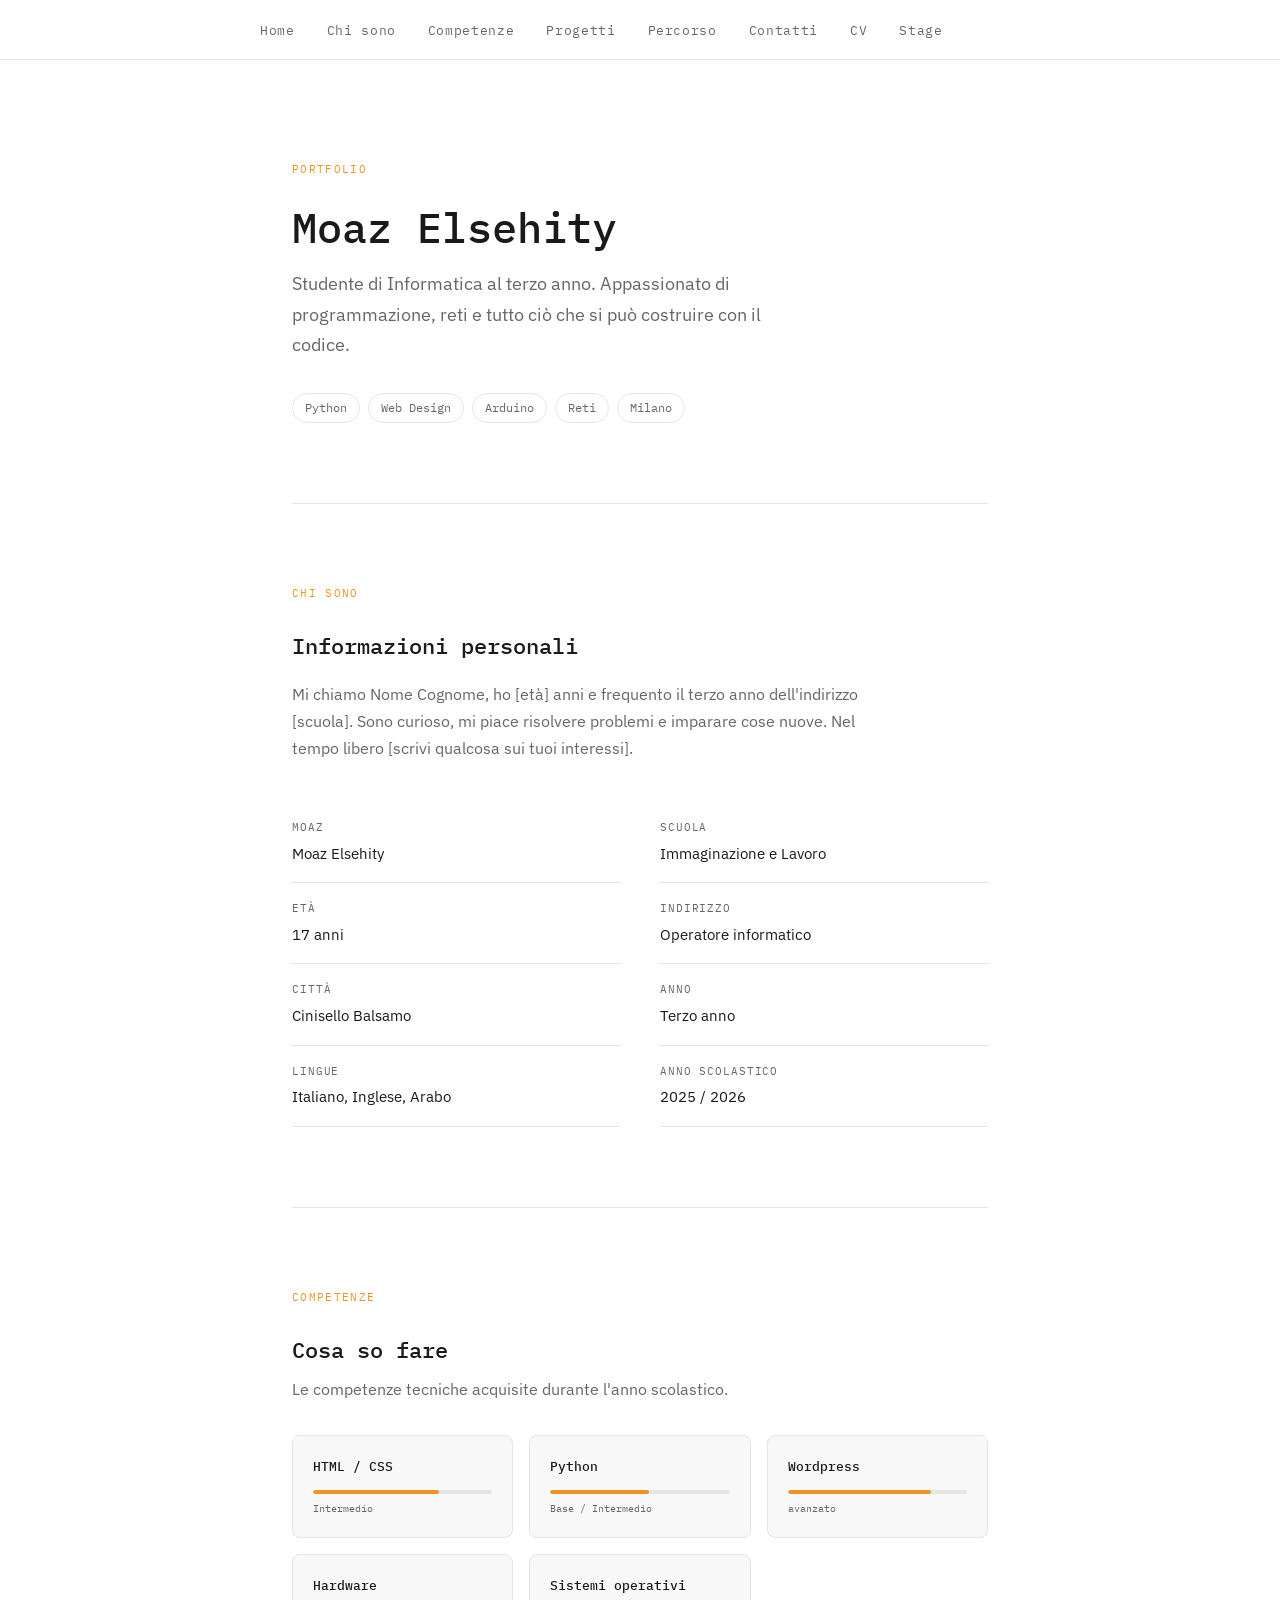
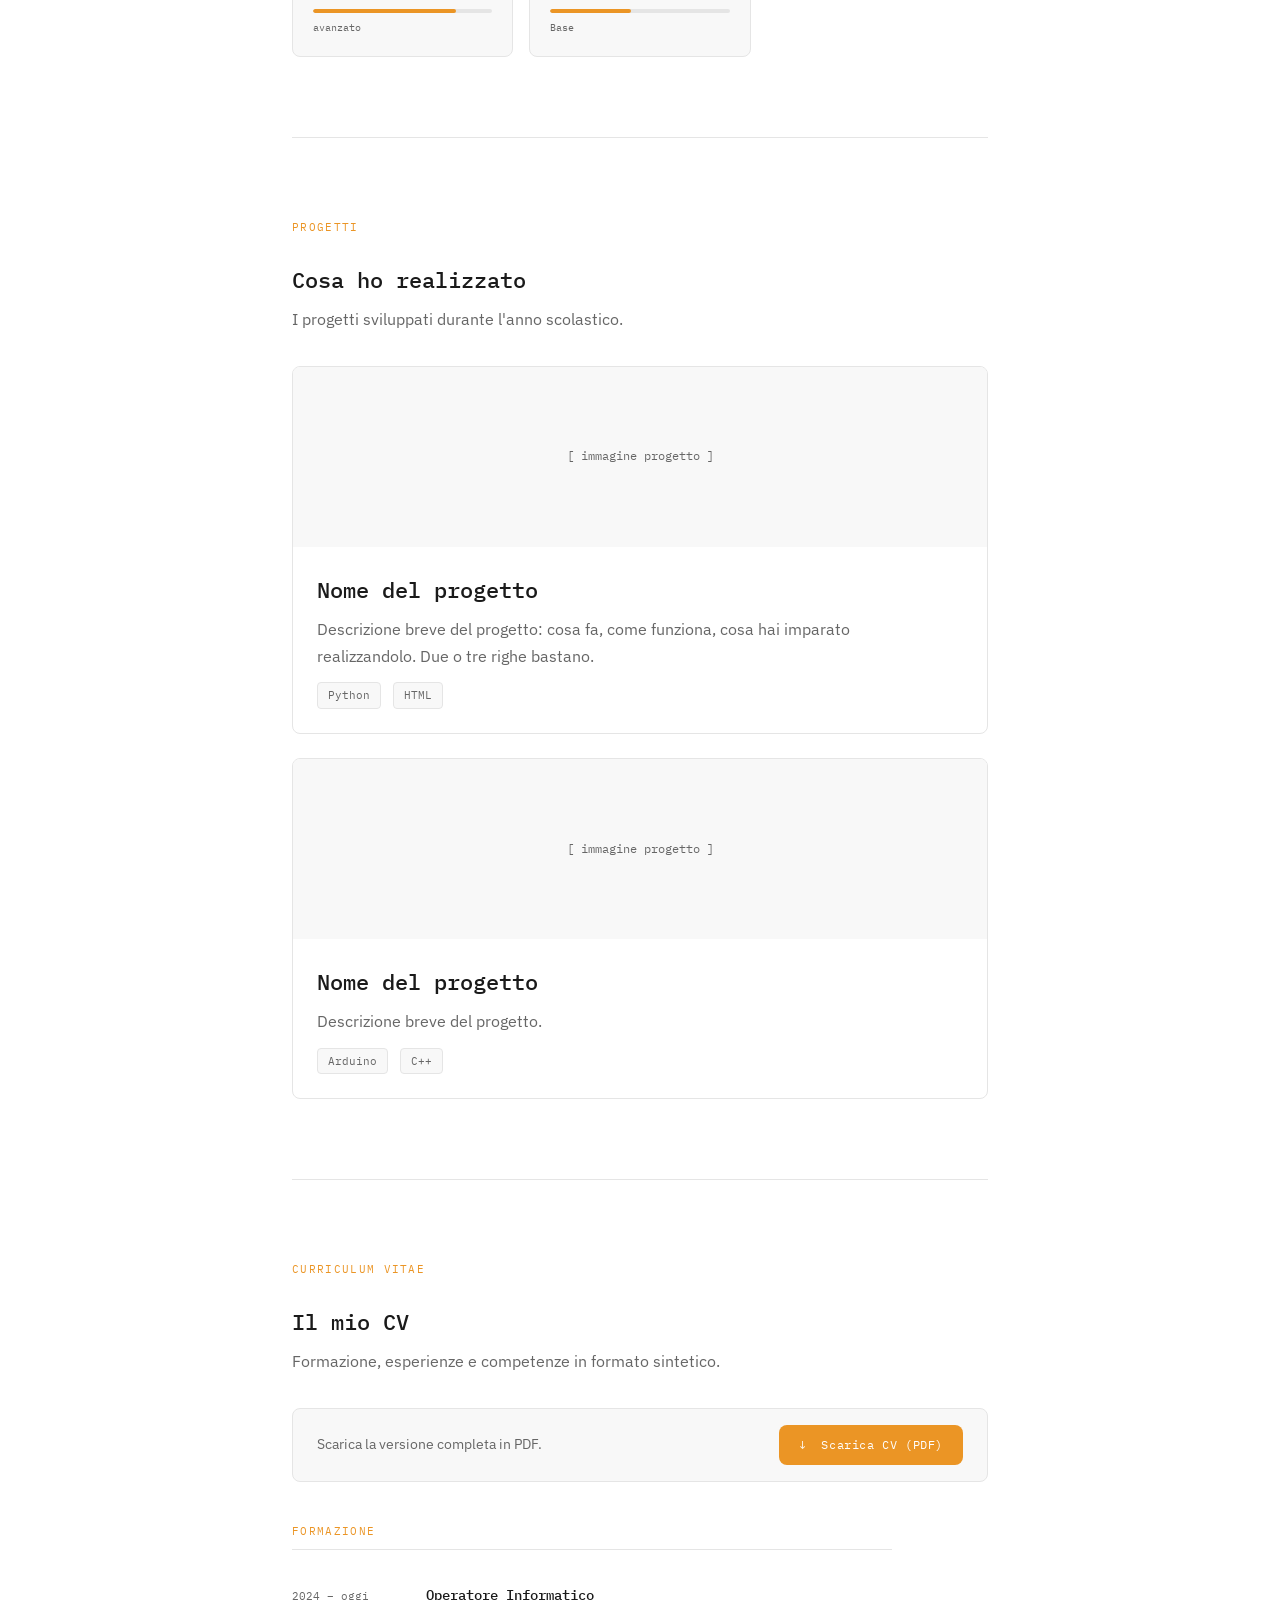
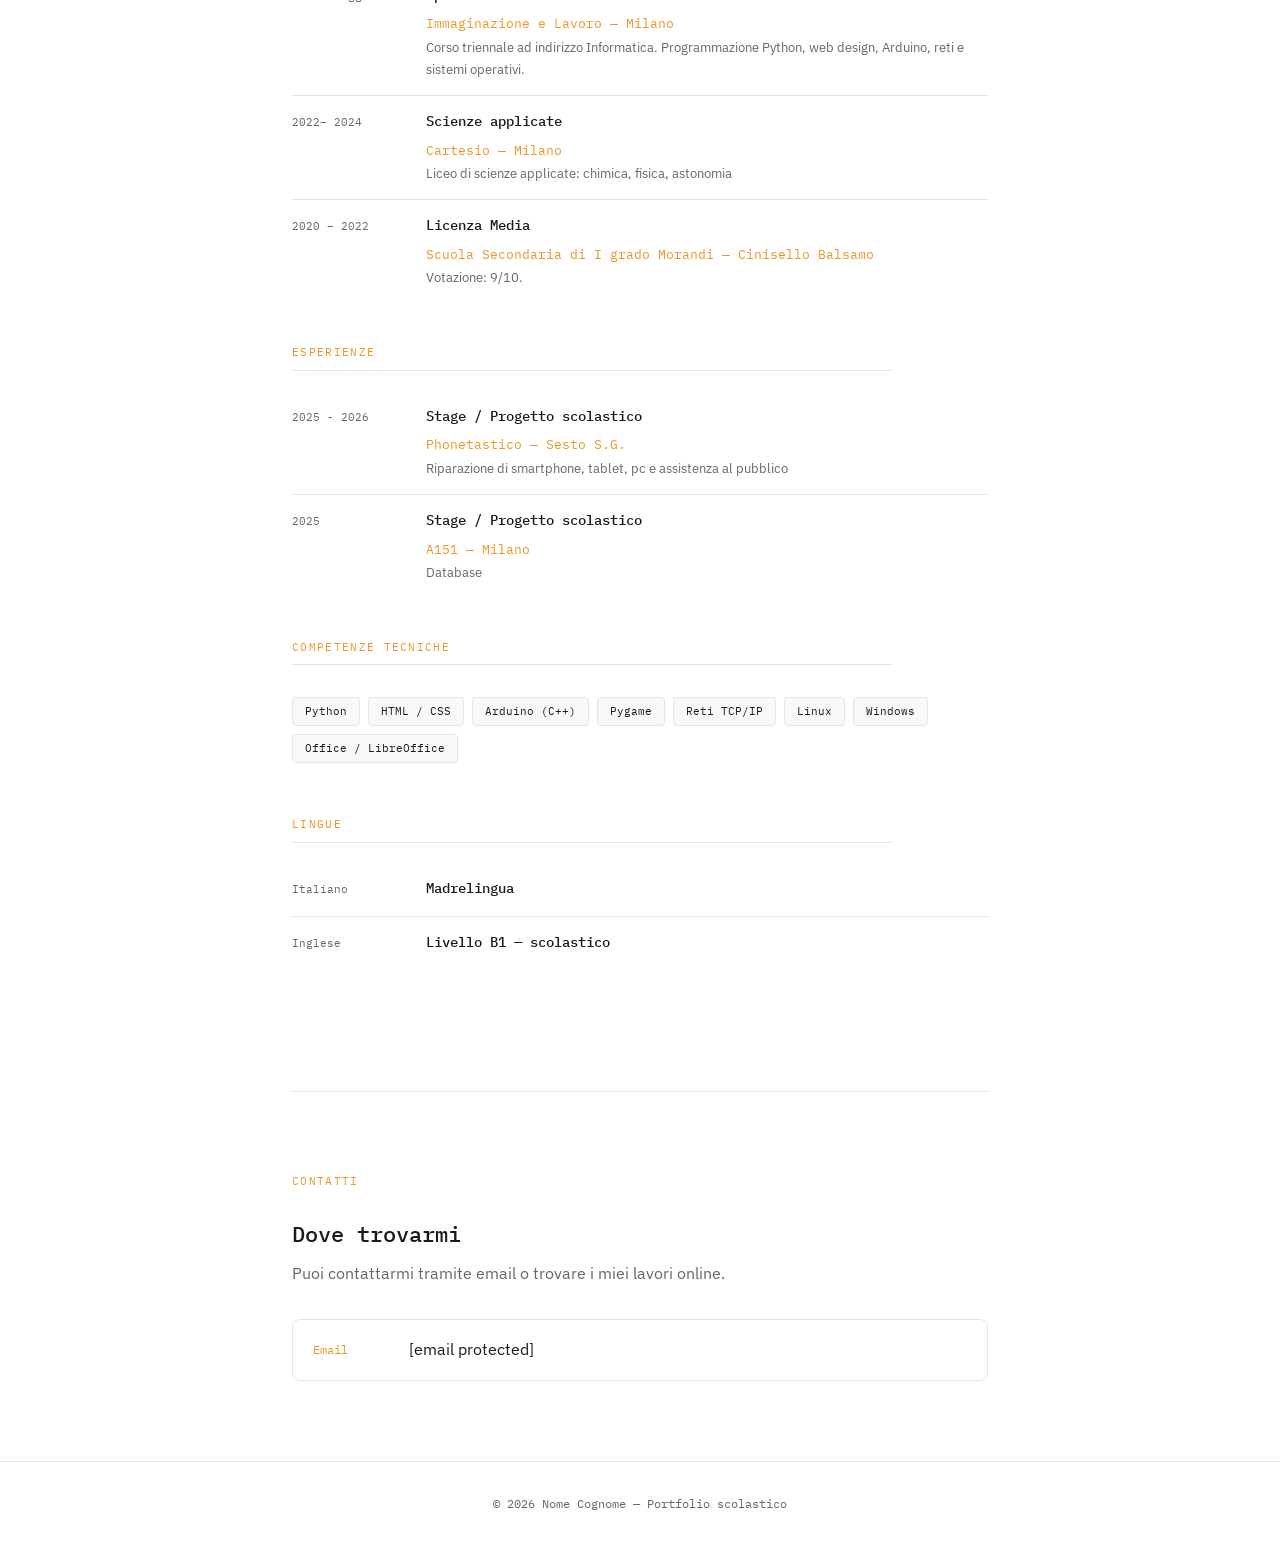
==== index.html @ 145c5404 "Add files via upload" ====
<!DOCTYPE html>
<html lang="it">
<head>
  <meta charset="UTF-8" />
  <meta name="viewport" content="width=device-width, initial-scale=1.0"/>

  <!-- ✏️ MODIFICA: cambia il titolo con il tuo nome -->
  <title>Moaz Elsehity — Portfolio</title>

  <link rel="preconnect" href="https://fonts.googleapis.com">
  <link href="https://fonts.googleapis.com/css2?family=IBM+Plex+Sans:wght@300;400;500&family=IBM+Plex+Mono:wght@400;500&display=swap" rel="stylesheet">
  <link rel="stylesheet" href="style.css">
</head>

<body>

  <!-- NAVIGAZIONE -->
  <nav>
    <ul>
      <!-- ✏️ puoi cambiare le voci del menu -->
      <li><a href="#hero">Home</a></li>
      <li><a href="#chi-sono">Chi sono</a></li>
      <li><a href="#competenze">Competenze</a></li>
      <li><a href="#progetti">Progetti</a></li>
      <li><a href="#percorso">Percorso</a></li>
      <li><a href="#contatti">Contatti</a></li>
      <li><a href="#cv">CV</a></li>
      <li><a href="./stage.html">Stage</a></li>
    </ul>
  </nav>

  <main>

    <!-- ==========================================
         HERO — presentazione iniziale
         ========================================== -->
    <section id="hero">
      <p class="etichetta">Portfolio</p>

      <!-- ✏️ MODIFICA: il tuo nome e cognome -->
      <h1>Moaz Elsehity</h1>

      <!-- ✏️ MODIFICA: una frase breve su di te -->
      <p class="sottotitolo">
        Studente di Informatica al terzo anno. Appassionato di programmazione,
        reti e tutto ciò che si può costruire con il codice.
      </p>

      <!-- ✏️ MODIFICA: le parole chiave che ti descrivono -->
      <div class="tag-list">
        <span class="tag">Python</span>
        <span class="tag">Web Design</span>
        <span class="tag">Arduino</span>
        <span class="tag">Reti</span>
        <span class="tag">Milano</span>
      </div>
    </section>

    <!-- ==========================================
         CHI SONO
         ========================================== -->
    <section id="chi-sono">
      <p class="etichetta">Chi sono</p>
      <h2>Informazioni personali</h2>

      <!-- ✏️ MODIFICA: scrivi qualcosa su di te -->
      <p style="margin-top: 16px;">
        Mi chiamo Nome Cognome, ho [età] anni e frequento il terzo anno
        dell'indirizzo [scuola]. Sono curioso,
        mi piace risolvere problemi e imparare cose nuove.
        Nel tempo libero [scrivi qualcosa sui tuoi interessi].
      </p>

      <div class="griglia-2col" style="margin-top: 40px;">
        <div>
          <!-- ✏️ MODIFICA: le tue informazioni -->
          <div class="info-riga">
            <span>Moaz</span>
            <span>Moaz Elsehity</span>
          </div>
          <div class="info-riga">
            <span>Età</span>
            <span>17 anni</span>
          </div>
          <div class="info-riga">
            <span>Città</span>
            <span>Cinisello Balsamo</span>
          </div>
          <div class="info-riga">
            <span>Lingue</span>
            <span>Italiano, Inglese, Arabo</span>
          </div>
        </div>
        <div>
          <div class="info-riga">
            <span>Scuola</span>
            <span>Immaginazione e Lavoro</span>
          </div>
          <div class="info-riga">
            <span>Indirizzo</span>
            <span>Operatore informatico</span>
          </div>
          <div class="info-riga">
            <span>Anno</span>
            <span>Terzo anno</span>
          </div>
          <div class="info-riga">
            <span>Anno scolastico</span>
            <span>2025 / 2026</span>
          </div>
        </div>
      </div>
    </section>

    <!-- ==========================================
         COMPETENZE
         ========================================== -->
    <section id="competenze">
      <p class="etichetta">Competenze</p>
      <h2>Cosa so fare</h2>
      <p style="margin-top: 8px;">
        Le competenze tecniche acquisite durante l'anno scolastico.
      </p>

      <!-- ✏️ MODIFICA: le tue competenze e il livello (da 0% a 100%) -->
      <div class="competenze-griglia">

        <div class="competenza-card">
          <h3>HTML / CSS</h3>
          <div class="barra-contenitore">
            <div class="barra" style="width: 70%"></div>
          </div>
          <p class="livello-label">Intermedio</p>
        </div>

        <div class="competenza-card">
          <h3>Python</h3>
          <div class="barra-contenitore">
            <div class="barra" style="width: 55%"></div>
          </div>
          <p class="livello-label">Base / Intermedio</p>
        </div>

        <div class="competenza-card">
          <h3>Wordpress</h3>
          <div class="barra-contenitore">
            <div class="barra" style="width: 80%"></div>
          </div>
          <p class="livello-label">avanzato</p>
        </div>

        <div class="competenza-card">
          <h3>Hardware</h3>
          <div class="barra-contenitore">
            <div class="barra" style="width: 80%"></div>
          </div>
          <p class="livello-label">avanzato</p>
        </div>

        <div class="competenza-card">
          <h3>Sistemi operativi</h3>
          <div class="barra-contenitore">
            <div class="barra" style="width: 45%"></div>
          </div>
          <p class="livello-label">Base</p>
        </div>

        <!-- ✏️ aggiungi altre competenze copiando il blocco sopra -->

      </div>
    </section>

    <!-- ==========================================
         PROGETTI
         ========================================== -->
    <section id="progetti">
      <p class="etichetta">Progetti</p>
      <h2>Cosa ho realizzato</h2>
      <p style="margin-top: 8px;">
        I progetti sviluppati durante l'anno scolastico.
      </p>

      <div class="progetti-lista">

        <!-- PROGETTO 1 — ✏️ MODIFICA con il tuo progetto -->
        <div class="progetto-card">
          <div class="progetto-immagine">
            <!-- ✏️ sostituisci questo placeholder con un'immagine del progetto:
                 <img src="screenshot-progetto.jpg" alt="Nome progetto" style="width:100%;height:100%;object-fit:cover;">
            -->
            [ immagine progetto ]
          </div>
          <div class="progetto-corpo">
            <h2>Nome del progetto</h2>
            <p style="margin-top: 8px;">
              Descrizione breve del progetto: cosa fa, come funziona, cosa hai imparato
              realizzandolo. Due o tre righe bastano.
            </p>
            <div class="progetto-meta">
              <!-- ✏️ aggiungi i linguaggi / strumenti usati -->
              <span class="badge">Python</span>
              <span class="badge">HTML</span>
            </div>
            <!-- ✏️ se hai un link al progetto, inseriscilo qui -->
            <!-- <a href="#" class="progetto-link">→ Vedi il progetto</a> -->
          </div>
        </div>

        <!-- PROGETTO 2 — ✏️ MODIFICA con il tuo progetto -->
        <div class="progetto-card">
          <div class="progetto-immagine">[ immagine progetto ]</div>
          <div class="progetto-corpo">
            <h2>Nome del progetto</h2>
            <p style="margin-top: 8px;">
              Descrizione breve del progetto.
            </p>
            <div class="progetto-meta">
              <span class="badge">Arduino</span>
              <span class="badge">C++</span>
            </div>
          </div>
        </div>

        <!-- ✏️ copia un blocco qui sopra per aggiungere altri progetti -->

      </div>
    </section>

    <!-- ==========================================
         CV
         ========================================== -->
    <section id="cv">
      <p class="etichetta">Curriculum Vitae</p>
      <h2>Il mio CV</h2>
      <p style="margin-top: 8px;">
        Formazione, esperienze e competenze in formato sintetico.
      </p>

      <!-- BOTTONE DOWNLOAD PDF -->
      <div class="cv-download-bar">
        <p>Scarica la versione completa in PDF.</p>
        <!-- ✏️ MODIFICA: sostituisci "cv.pdf" con il nome del tuo file PDF -->
        <a href="cv.pdf" download="NomeCognome_CV.pdf" class="btn-scarica">
          ↓ &nbsp;Scarica CV (PDF)
        </a>
      </div>

      <!-- FORMAZIONE -->
      <div class="cv-blocco">
        <p class="cv-blocco-titolo">Formazione</p>

        <!-- ✏️ MODIFICA: il tuo percorso scolastico -->
        <div class="cv-riga">
          <span class="cv-periodo">2024 – oggi</span>
          <div class="cv-contenuto">
            <h3>Operatore Informatico</h3>
            <span class="cv-luogo">Immaginazione e Lavoro — Milano</span>
            <p>Corso triennale ad indirizzo Informatica. Programmazione Python,
               web design, Arduino, reti e sistemi operativi.</p>
          </div>
        </div>

        <div class="cv-riga">
          <span class="cv-periodo">2022– 2024</span>
          <div class="cv-contenuto">
            <h3>Scienze applicate</h3>
            <span class="cv-luogo">Cartesio — Milano</span>
            <p>Liceo di scienze applicate: chimica, fisica, astonomia  </p>
          </div>
        </div>


        <div class="cv-riga">
          <span class="cv-periodo">2020 – 2022</span>
          <div class="cv-contenuto">
            <h3>Licenza Media</h3>
            <!-- ✏️ MODIFICA: la tua scuola media -->
            <span class="cv-luogo">Scuola Secondaria di I grado Morandi — Cinisello Balsamo</span>
            <p>Votazione: 9/10.</p>
          </div>
        </div>

        <!-- ✏️ aggiungi altri blocchi copiando una cv-riga -->
      </div>

      <!-- ESPERIENZE -->
      <div class="cv-blocco">
        <p class="cv-blocco-titolo">Esperienze</p>

        <!-- ✏️ MODIFICA: aggiungi stage, lavori, volontariato, ecc. -->
        <div class="cv-riga">
          <span class="cv-periodo">2025 - 2026</span>
          <div class="cv-contenuto">
            <h3>Stage / Progetto scolastico</h3>
            <!-- ✏️ MODIFICA: azienda o contesto -->
            <span class="cv-luogo"> Phonetastico — Sesto S.G.</span>
            <p>Riparazione di smartphone, tablet, pc e assistenza al pubblico </p>
          </div>
        </div>

        <div class="cv-riga">
          <span class="cv-periodo">2025</span>
          <div class="cv-contenuto">
            <h3>Stage / Progetto scolastico</h3>
            <!-- ✏️ MODIFICA: azienda o contesto -->
            <span class="cv-luogo">A151 — Milano</span>
            <p>Database</p>
          </div>
        </div>

        <!-- ✏️ se non hai esperienze lavorative ancora, puoi rimuovere
             questa sezione o usarla per progetti extrascolastici -->
      </div>

      <!-- COMPETENZE TECNICHE -->
      <div class="cv-blocco">
        <p class="cv-blocco-titolo">Competenze tecniche</p>
        <!-- ✏️ MODIFICA: le tue competenze -->
        <div class="cv-skill-lista">
          <span class="cv-skill">Python</span>
          <span class="cv-skill">HTML / CSS</span>
          <span class="cv-skill">Arduino (C++)</span>
          <span class="cv-skill">Pygame</span>
          <span class="cv-skill">Reti TCP/IP</span>
          <span class="cv-skill">Linux</span>
          <span class="cv-skill">Windows</span>
          <span class="cv-skill">Office / LibreOffice</span>
        </div>
      </div>

      <!-- LINGUE -->
      <div class="cv-blocco">
        <p class="cv-blocco-titolo">Lingue</p>

        <div class="cv-riga">
          <span class="cv-periodo">Italiano</span>
          <div class="cv-contenuto">
            <h3>Madrelingua</h3>
          </div>
        </div>

        <div class="cv-riga">
          <span class="cv-periodo">Inglese</span>
          <div class="cv-contenuto">
            <!-- ✏️ MODIFICA: il tuo livello -->
            <h3>Livello B1 — scolastico</h3>
          </div>
        </div>
      </div>

    </section>

    <!-- ==========================================
         CONTATTI
         ========================================== -->
    <section id="contatti">
      <p class="etichetta">Contatti</p>
      <h2>Dove trovarmi</h2>
      <p style="margin-top: 8px;">
        Puoi contattarmi tramite email o trovare i miei lavori online.
      </p>

      <div class="contatti-lista">

        <!-- ✏️ MODIFICA: la tua email -->
        <a href="/cdn-cgi/l/email-protection#3b4f4e5a7b5e565a525715524f" class="contatto-riga">
          <span class="contatto-icona">Email</span>
          <span><span class="__cf_email__" data-cfemail="5d29283c1d38303c3431733429">[email&#160;protected]</span></span>
        </a>

        

        <!-- ✏️ aggiungi altri link (LinkedIn, ecc.) copiando il blocco sopra
             oppure cancella quelli che non usi -->

      </div>
    </section>

    

  </main>

    <footer>
    <!-- ✏️ MODIFICA: il tuo nome -->
    © 2026 Nome Cognome — Portfolio scolastico
  </footer>

</body>
</html>
---- style.css ----
/* =============================================
   VARIABILI — modifica qui i colori del sito
   Cambiarle qui le cambia su TUTTE le pagine
   ============================================= */
:root {
  --colore-sfondo:     #ffffff;
  --colore-testo:      #1a1a1a;
  --colore-testo-muto: #666666;
  --colore-accento:    #eb9525;   /* ✏️ cambia questo colore con il tuo preferito */
  --colore-bordo:      #e5e5e5;
  --colore-card:       #f8f8f8;

  --font-titoli: 'IBM Plex Mono', monospace;
  --font-testo:  'IBM Plex Sans', sans-serif;

  --larghezza-max: 760px;
  --raggio:        8px;
}

/* =============================================
   RESET E BASE
   ============================================= */
*, *::before, *::after {
  box-sizing: border-box;
  margin: 0;
  padding: 0;
}

html {
  scroll-behavior: smooth;
}

body {
  background-color: var(--colore-sfondo);
  color: var(--colore-testo);
  font-family: var(--font-testo);
  font-size: 16px;
  line-height: 1.7;
}

/* =============================================
   NAVIGAZIONE
   ============================================= */
nav {
  position: sticky;
  top: 0;
  background-color: var(--colore-sfondo);
  border-bottom: 1px solid var(--colore-bordo);
  z-index: 100;
  padding: 0 32px;
}

nav ul {
  list-style: none;
  display: flex;
  gap: 32px;
  max-width: var(--larghezza-max);
  margin: 0 auto;
  padding: 16px 0;
}

nav a {
  text-decoration: none;
  color: var(--colore-testo-muto);
  font-size: 13px;
  font-family: var(--font-titoli);
  letter-spacing: 0.05em;
  transition: color 0.2s;
}

nav a:hover,
nav a.attivo {
  color: var(--colore-accento);
}

/* =============================================
   LAYOUT PRINCIPALE
   ============================================= */
main {
  max-width: var(--larghezza-max);
  margin: 0 auto;
  padding: 0 32px;
}

section {
  padding: 80px 0;
  border-bottom: 1px solid var(--colore-bordo);
}

section:last-child {
  border-bottom: none;
}

/* =============================================
   TIPOGRAFIA
   ============================================= */
.etichetta {
  font-family: var(--font-titoli);
  font-size: 11px;
  letter-spacing: 0.12em;
  text-transform: uppercase;
  color: var(--colore-accento);
  margin-bottom: 24px;
}

h1 {
  font-family: var(--font-titoli);
  font-size: clamp(28px, 5vw, 42px);
  font-weight: 500;
  line-height: 1.2;
  margin-bottom: 16px;
}

/* h1 nella pagina stage è leggermente più piccolo */
.pagina-stage h1 {
  font-size: clamp(24px, 4vw, 36px);
}

h2 {
  font-family: var(--font-titoli);
  font-size: 22px;
  font-weight: 500;
  margin-bottom: 8px;
}

h3 {
  font-family: var(--font-titoli);
  font-size: 15px;
  font-weight: 500;
  margin-bottom: 6px;
}

p {
  color: var(--colore-testo-muto);
  max-width: 600px;
}

a {
  color: var(--colore-accento);
}

/* =============================================
   SEZIONE HERO (intestazione — solo index)
   ============================================= */
#hero {
  padding: 100px 0 80px;
}

#hero .sottotitolo {
  font-size: 18px;
  color: var(--colore-testo-muto);
  margin-bottom: 32px;
  max-width: 520px;
}

.tag-list {
  display: flex;
  flex-wrap: wrap;
  gap: 8px;
  margin-top: 24px;
}

.tag {
  font-family: var(--font-titoli);
  font-size: 12px;
  padding: 4px 12px;
  border: 1px solid var(--colore-bordo);
  border-radius: 100px;
  color: var(--colore-testo-muto);
}

/* =============================================
   SEZIONE CHI SONO — griglia 2 colonne
   ============================================= */
.griglia-2col {
  display: grid;
  grid-template-columns: 1fr 1fr;
  gap: 40px;
  margin-top: 32px;
}

.info-riga {
  display: flex;
  flex-direction: column;
  gap: 4px;
  padding: 16px 0;
  border-bottom: 1px solid var(--colore-bordo);
}

.info-riga span:first-child {
  font-family: var(--font-titoli);
  font-size: 11px;
  text-transform: uppercase;
  letter-spacing: 0.08em;
  color: var(--colore-testo-muto);
}

.info-riga span:last-child {
  font-size: 15px;
  color: var(--colore-testo);
}

/* =============================================
   SEZIONE COMPETENZE
   ============================================= */
.competenze-griglia {
  display: grid;
  grid-template-columns: repeat(auto-fill, minmax(200px, 1fr));
  gap: 16px;
  margin-top: 32px;
}

.competenza-card {
  background: var(--colore-card);
  border: 1px solid var(--colore-bordo);
  border-radius: var(--raggio);
  padding: 20px;
}

.competenza-card h3 {
  font-size: 13px;
  margin-bottom: 12px;
  color: var(--colore-testo);
}

.barra-contenitore {
  background: var(--colore-bordo);
  border-radius: 4px;
  height: 4px;
  overflow: hidden;
}

.barra {
  height: 100%;
  background: var(--colore-accento);
  border-radius: 4px;
}

.livello-label {
  font-family: var(--font-titoli);
  font-size: 10px;
  color: var(--colore-testo-muto);
  margin-top: 6px;
}

/* =============================================
   SEZIONE PROGETTI
   ============================================= */
.progetti-lista {
  display: flex;
  flex-direction: column;
  gap: 24px;
  margin-top: 32px;
}

.progetto-card {
  border: 1px solid var(--colore-bordo);
  border-radius: var(--raggio);
  overflow: hidden;
  transition: border-color 0.2s;
}

.progetto-card:hover {
  border-color: var(--colore-accento);
}

.progetto-immagine {
  width: 100%;
  height: 180px;
  background: var(--colore-card);
  display: flex;
  align-items: center;
  justify-content: center;
  font-family: var(--font-titoli);
  font-size: 12px;
  color: var(--colore-testo-muto);
  /* ✏️ puoi sostituire il colore di sfondo con un'immagine:
     background: url('immagine-progetto.jpg') center/cover; */
}

.progetto-corpo {
  padding: 24px;
}

.progetto-meta {
  display: flex;
  gap: 12px;
  margin-top: 12px;
  flex-wrap: wrap;
}

.badge {
  font-family: var(--font-titoli);
  font-size: 11px;
  padding: 3px 10px;
  border-radius: 4px;
  background: var(--colore-card);
  border: 1px solid var(--colore-bordo);
  color: var(--colore-testo-muto);
}

.progetto-link {
  display: inline-block;
  margin-top: 16px;
  font-family: var(--font-titoli);
  font-size: 12px;
  color: var(--colore-accento);
  text-decoration: none;
}

.progetto-link:hover {
  text-decoration: underline;
}

/* =============================================
   SEZIONE PERCORSO — timeline
   ============================================= */
.timeline {
  margin-top: 32px;
  display: flex;
  flex-direction: column;
  gap: 0;
}

.timeline-item {
  display: grid;
  grid-template-columns: 100px 1fr;
  gap: 24px;
  padding-bottom: 32px;
  position: relative;
}

.timeline-item::before {
  content: '';
  position: absolute;
  left: 91px;
  top: 6px;
  bottom: 0;
  width: 1px;
  background: var(--colore-bordo);
}

.timeline-item:last-child::before {
  display: none;
}

.timeline-anno {
  font-family: var(--font-titoli);
  font-size: 12px;
  color: var(--colore-testo-muto);
  padding-top: 2px;
  text-align: right;
}

.timeline-contenuto {
  padding-left: 20px;
  position: relative;
}

.timeline-contenuto::before {
  content: '';
  position: absolute;
  left: -4px;
  top: 7px;
  width: 8px;
  height: 8px;
  border-radius: 50%;
  background: var(--colore-accento);
}

/* =============================================
   SEZIONE CONTATTI
   ============================================= */
.contatti-lista {
  margin-top: 32px;
  display: flex;
  flex-direction: column;
  gap: 16px;
}

.contatto-riga {
  display: flex;
  align-items: center;
  gap: 16px;
  padding: 16px 20px;
  border: 1px solid var(--colore-bordo);
  border-radius: var(--raggio);
  text-decoration: none;
  color: var(--colore-testo);
  transition: border-color 0.2s, background 0.2s;
}

.contatto-riga:hover {
  border-color: var(--colore-accento);
  background: var(--colore-card);
}

.contatto-icona {
  font-family: var(--font-titoli);
  font-size: 12px;
  color: var(--colore-accento);
  min-width: 80px;
}

/* =============================================
   SEZIONE CV
   ============================================= */
.cv-download-bar {
  display: flex;
  align-items: center;
  justify-content: space-between;
  background: var(--colore-card);
  border: 1px solid var(--colore-bordo);
  border-radius: var(--raggio);
  padding: 16px 24px;
  margin-top: 32px;
  margin-bottom: 40px;
  flex-wrap: wrap;
  gap: 12px;
}

.cv-download-bar p {
  font-size: 14px;
  max-width: none;
}

.btn-scarica {
  display: inline-flex;
  align-items: center;
  gap: 8px;
  background: var(--colore-accento);
  color: #fff;
  text-decoration: none;
  font-family: var(--font-titoli);
  font-size: 12px;
  letter-spacing: 0.05em;
  padding: 10px 20px;
  border-radius: var(--raggio);
  transition: opacity 0.2s;
  white-space: nowrap;
}

.btn-scarica:hover {
  opacity: 0.85;
  color: #fff;
}

.cv-blocco {
  margin-bottom: 40px;
}

.cv-blocco-titolo {
  font-family: var(--font-titoli);
  font-size: 11px;
  letter-spacing: 0.12em;
  text-transform: uppercase;
  color: var(--colore-accento);
  border-bottom: 1px solid var(--colore-bordo);
  padding-bottom: 8px;
  margin-bottom: 20px;
}

.cv-riga {
  display: grid;
  grid-template-columns: 110px 1fr;
  gap: 16px 24px;
  padding: 14px 0;
  border-bottom: 1px solid var(--colore-bordo);
  align-items: start;
}

.cv-riga:last-child {
  border-bottom: none;
}

.cv-periodo {
  font-family: var(--font-titoli);
  font-size: 11px;
  color: var(--colore-testo-muto);
  padding-top: 3px;
}

.cv-contenuto h3 {
  font-size: 14px;
  font-weight: 500;
  margin-bottom: 2px;
  color: var(--colore-testo);
}

.cv-contenuto .cv-luogo {
  font-size: 13px;
  color: var(--colore-accento);
  font-family: var(--font-titoli);
  margin-bottom: 4px;
}

.cv-contenuto p {
  font-size: 13px;
  color: var(--colore-testo-muto);
  max-width: none;
  margin: 0;
}

.cv-skill-lista {
  display: flex;
  flex-wrap: wrap;
  gap: 8px;
  padding: 12px 0;
}

.cv-skill {
  font-family: var(--font-titoli);
  font-size: 11px;
  padding: 4px 12px;
  border-radius: 4px;
  background: var(--colore-card);
  border: 1px solid var(--colore-bordo);
  color: var(--colore-testo);
}

/* =============================================
   PAGINA STAGE — componenti specifici
   ============================================= */

/* Intestazione pagina stage */
#intro {
  padding: 80px 0 60px;
}

#intro p {
  margin-top: 12px;
  max-width: 520px;
}

/* Numerazione stage (cerchio colorato) */
.numero-stage {
  display: inline-flex;
  align-items: center;
  justify-content: center;
  width: 32px;
  height: 32px;
  border-radius: 50%;
  background: var(--colore-accento);
  color: #fff;
  font-family: var(--font-titoli);
  font-size: 14px;
  font-weight: 500;
  margin-bottom: 24px;
}

/* Scheda azienda */
.scheda-azienda {
  border: 1px solid var(--colore-bordo);
  border-radius: var(--raggio);
  overflow: hidden;
  margin-bottom: 40px;
}

.scheda-header {
  background: var(--colore-card);
  border-bottom: 1px solid var(--colore-bordo);
  padding: 20px 24px;
  display: flex;
  align-items: flex-start;
  justify-content: space-between;
  gap: 16px;
  flex-wrap: wrap;
}

.scheda-header h2 {
  font-size: 18px;
  margin-bottom: 0;
}

.scheda-header .settore-badge {
  font-family: var(--font-titoli);
  font-size: 11px;
  padding: 4px 12px;
  border: 1px solid var(--colore-bordo);
  border-radius: 100px;
  color: var(--colore-testo-muto);
  background: var(--colore-sfondo);
  white-space: nowrap;
}

.scheda-corpo {
  padding: 0;
}

.scheda-riga {
  display: grid;
  grid-template-columns: 160px 1fr;
  border-bottom: 1px solid var(--colore-bordo);
}

.scheda-riga:last-child {
  border-bottom: none;
}

.scheda-label {
  font-family: var(--font-titoli);
  font-size: 11px;
  text-transform: uppercase;
  letter-spacing: 0.08em;
  color: var(--colore-testo-muto);
  padding: 16px 24px;
  background: var(--colore-card);
  border-right: 1px solid var(--colore-bordo);
  display: flex;
  align-items: flex-start;
}

.scheda-valore {
  padding: 14px 24px;
  font-size: 15px;
  color: var(--colore-testo);
}

/* Lista attività dentro la scheda */
.attivita-lista {
  list-style: none;
  display: flex;
  flex-direction: column;
  gap: 6px;
  padding: 14px 24px;
}

.attivita-lista li {
  font-size: 15px;
  color: var(--colore-testo);
  display: flex;
  gap: 10px;
  align-items: flex-start;
}

.attivita-lista li::before {
  content: '—';
  color: var(--colore-accento);
  font-family: var(--font-titoli);
  flex-shrink: 0;
  margin-top: 1px;
}

/* Relazione */
.relazione-contenitore {
  margin-top: 8px;
}

.relazione-contenitore h3 {
  font-size: 13px;
  font-weight: 500;
  text-transform: uppercase;
  letter-spacing: 0.08em;
  color: var(--colore-testo-muto);
  margin-bottom: 16px;
}

.relazione-testo {
  display: flex;
  flex-direction: column;
  gap: 16px;
}

.relazione-paragrafo {
  border-left: 3px solid var(--colore-bordo);
  padding-left: 20px;
}

.relazione-paragrafo .para-titolo {
  font-family: var(--font-titoli);
  font-size: 12px;
  text-transform: uppercase;
  letter-spacing: 0.08em;
  color: var(--colore-accento);
  margin-bottom: 6px;
}

.relazione-paragrafo p {
  font-size: 15px;
  line-height: 1.75;
  /* ✏️ il testo della relazione va qui */
}

/* =============================================
   FOOTER
   ============================================= */
footer {
  border-top: 1px solid var(--colore-bordo);
  padding: 32px;
  text-align: center;
  font-family: var(--font-titoli);
  font-size: 12px;
  color: var(--colore-testo-muto);
}

/* =============================================
   RESPONSIVE (schermi piccoli)
   ============================================= */
@media (max-width: 600px) {
  main  { padding: 0 20px; }
  nav   { padding: 0 20px; }

  /* index */
  .griglia-2col      { grid-template-columns: 1fr; }
  .timeline-item     { grid-template-columns: 70px 1fr; }
  .cv-riga           { grid-template-columns: 1fr; gap: 4px; }
  .cv-periodo        { padding-top: 0; }
  .cv-download-bar   { flex-direction: column; align-items: flex-start; }

  /* stage */
  .scheda-riga       { grid-template-columns: 1fr; }
  .scheda-label      { border-right: none; border-bottom: 1px solid var(--colore-bordo); }
  .scheda-header     { flex-direction: column; gap: 8px; }
}
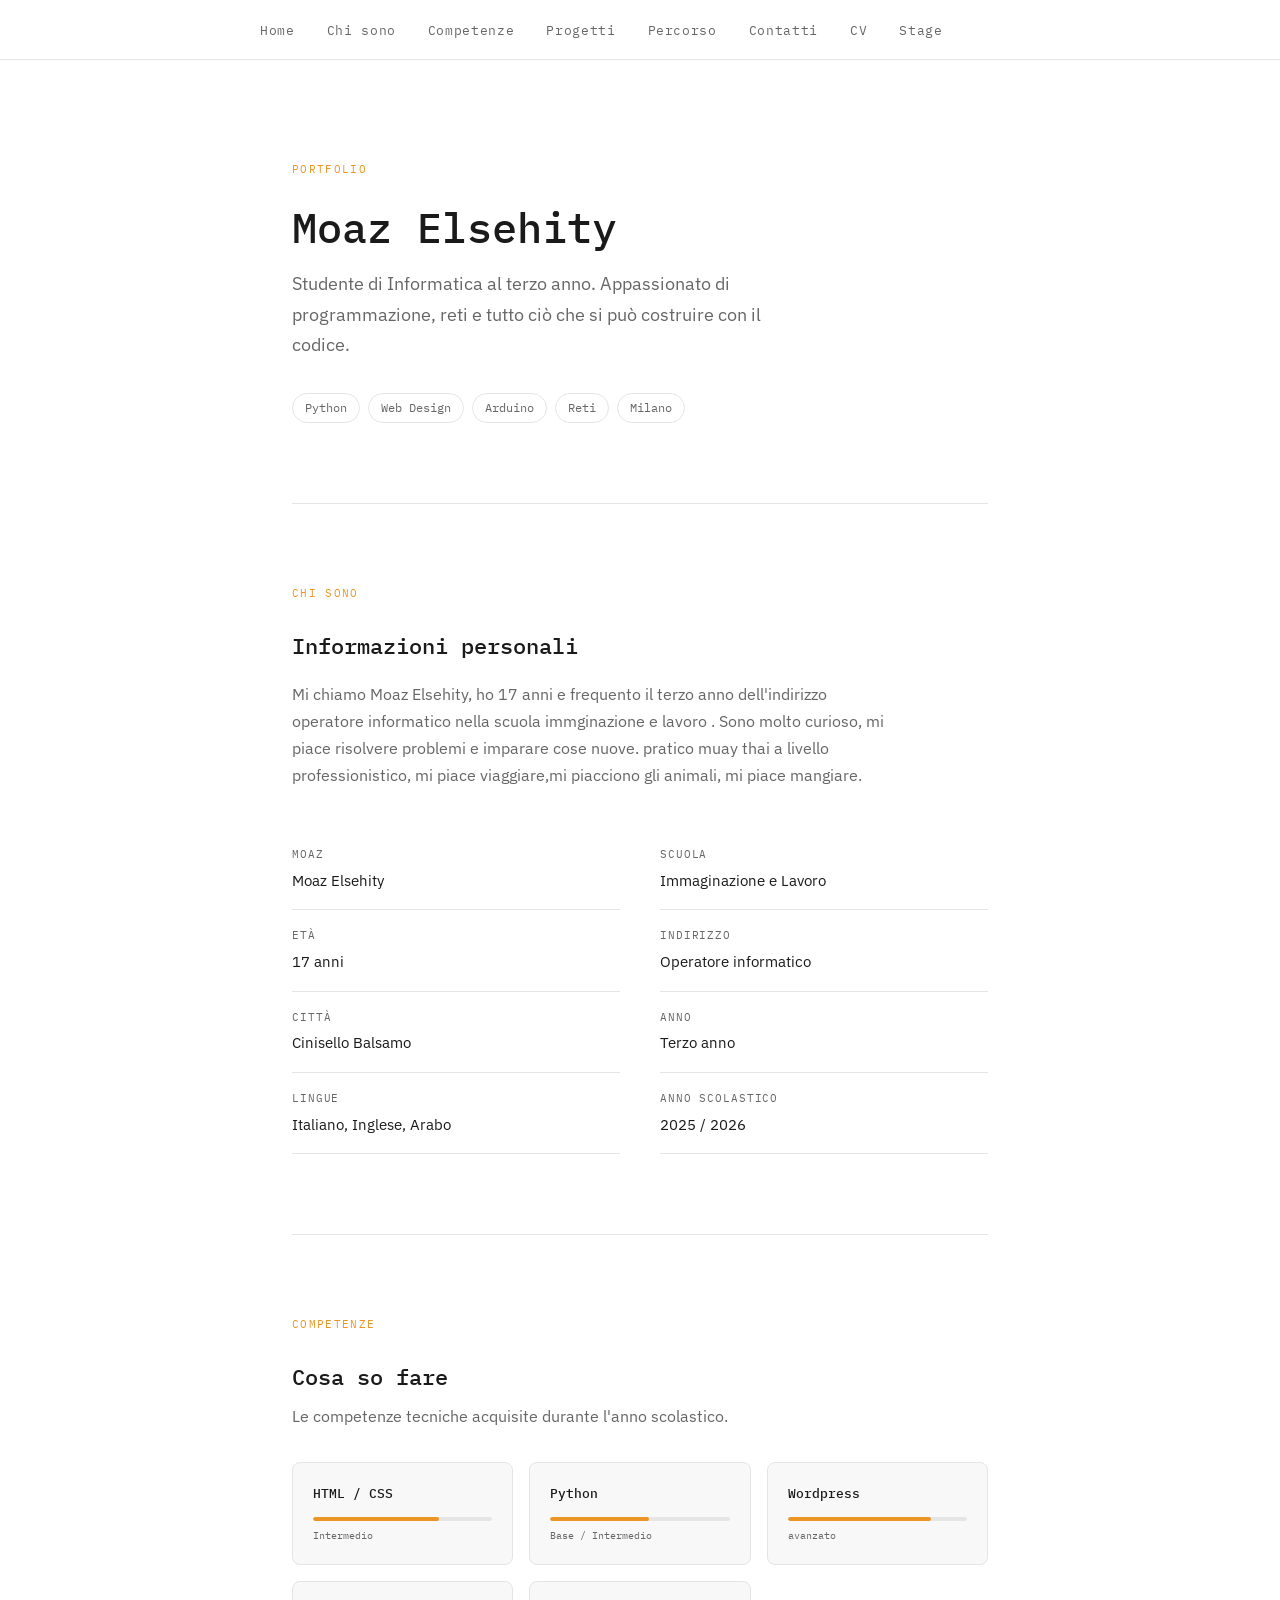
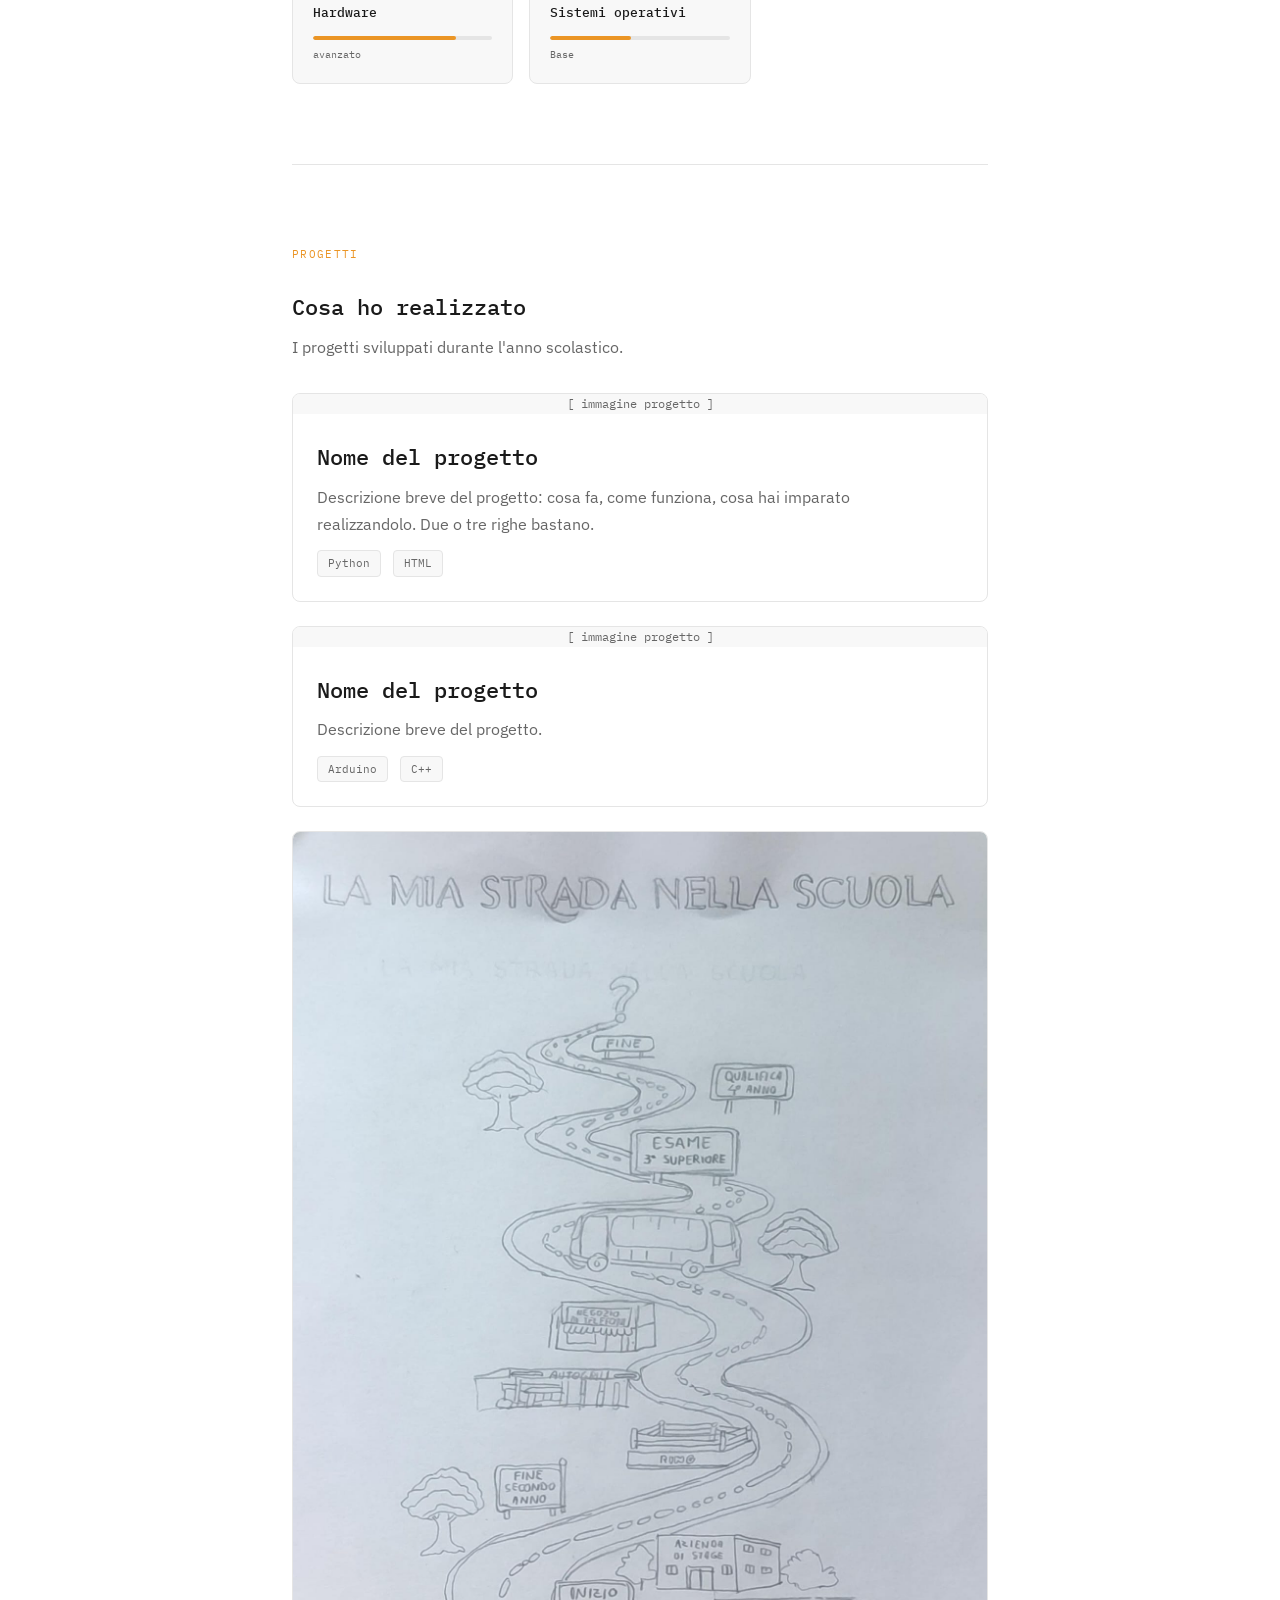
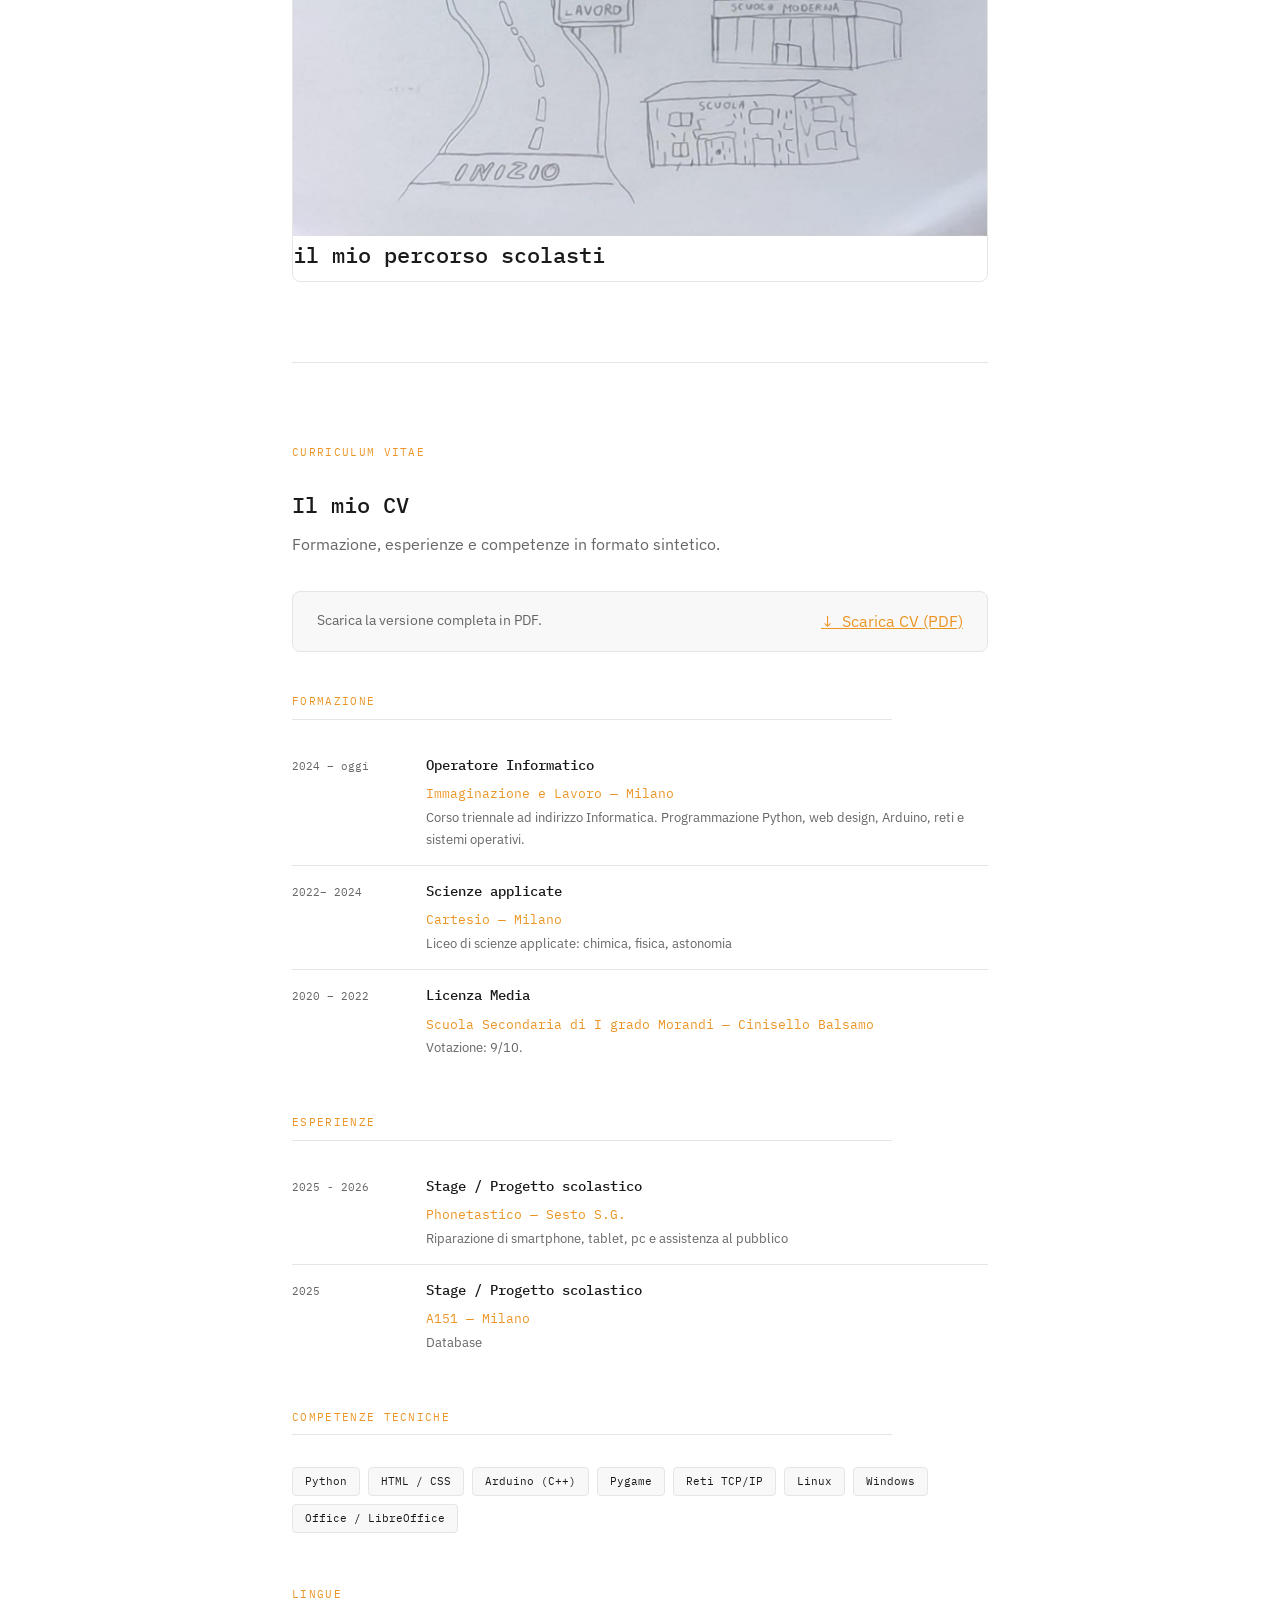
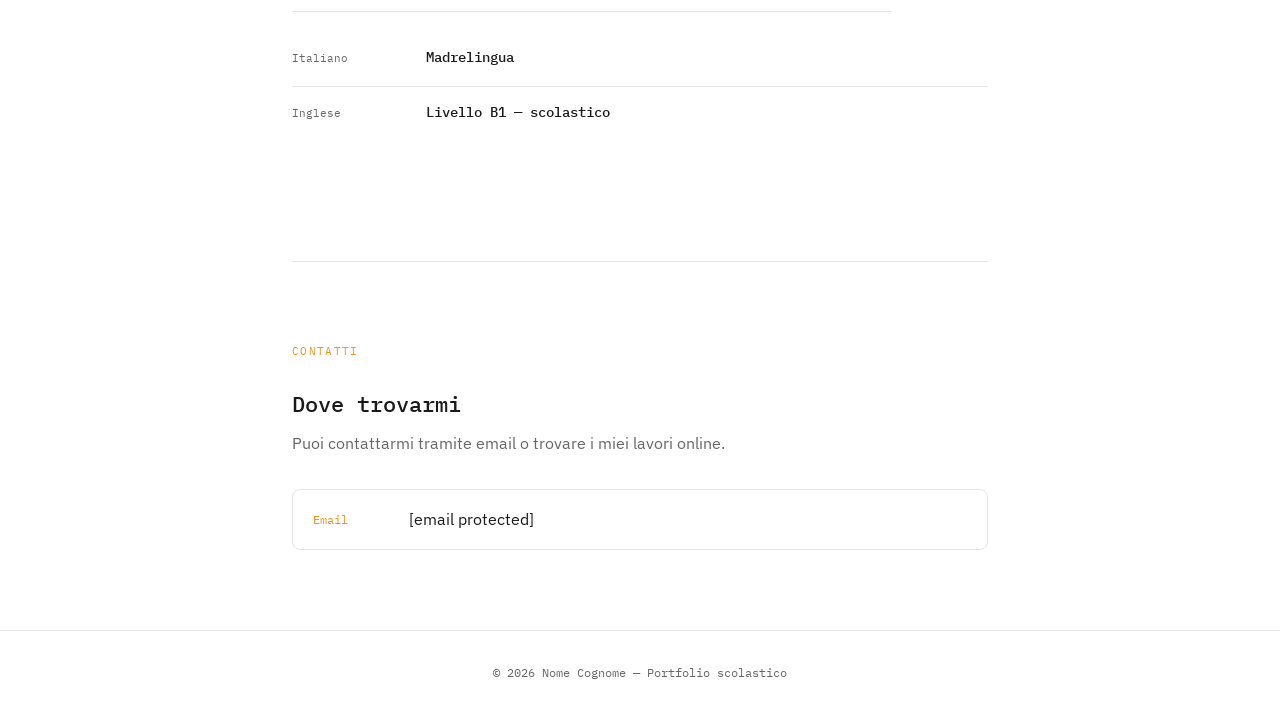
==== commit 87eb2596: "hjhj" ====
--- a/index.html
+++ b/index.html
@@ -65,10 +65,10 @@
 
       <!-- ✏️ MODIFICA: scrivi qualcosa su di te -->
       <p style="margin-top: 16px;">
-        Mi chiamo Nome Cognome, ho [età] anni e frequento il terzo anno
-        dell'indirizzo [scuola]. Sono curioso,
+        Mi chiamo Moaz Elsehity, ho 17 anni e frequento il terzo anno
+        dell'indirizzo operatore informatico nella scuola immginazione e lavoro . Sono molto curioso,
         mi piace risolvere problemi e imparare cose nuove.
-        Nel tempo libero [scrivi qualcosa sui tuoi interessi].
+        pratico muay thai a livello professionistico, mi piace viaggiare,mi piacciono gli animali, mi piace mangiare.
       </p>
 
       <div class="griglia-2col" style="margin-top: 40px;">
@@ -221,6 +221,11 @@
           </div>
         </div>
 
+        <div class="progetto-card">
+          <div class="progetto-immagine">
+            <img src="./strada/strada scolastica 2 .jpeg" style=" height:100%;width: 100%; object-fit   : contain;">
+          </div>
+             <h2>il mio percorso scolasti</h2>
         <!-- ✏️ copia un blocco qui sopra per aggiungere altri progetti -->
 
       </div>
@@ -240,7 +245,7 @@
       <div class="cv-download-bar">
         <p>Scarica la versione completa in PDF.</p>
         <!-- ✏️ MODIFICA: sostituisci "cv.pdf" con il nome del tuo file PDF -->
-        <a href="cv.pdf" download="NomeCognome_CV.pdf" class="btn-scarica">
+        <a href="./doc/MOAZ FAHIM ABDELMOEZ ABDELAZIM ELSEHITY - CV (1).docx.pdf">
           ↓ &nbsp;Scarica CV (PDF)
         </a>
       </div>
--- a/style.css
+++ b/style.css
@@ -267,7 +267,7 @@
 
 .progetto-immagine {
   width: 100%;
-  height: 180px;
+  height: 300x;
   background: var(--colore-card);
   display: flex;
   align-items: center;
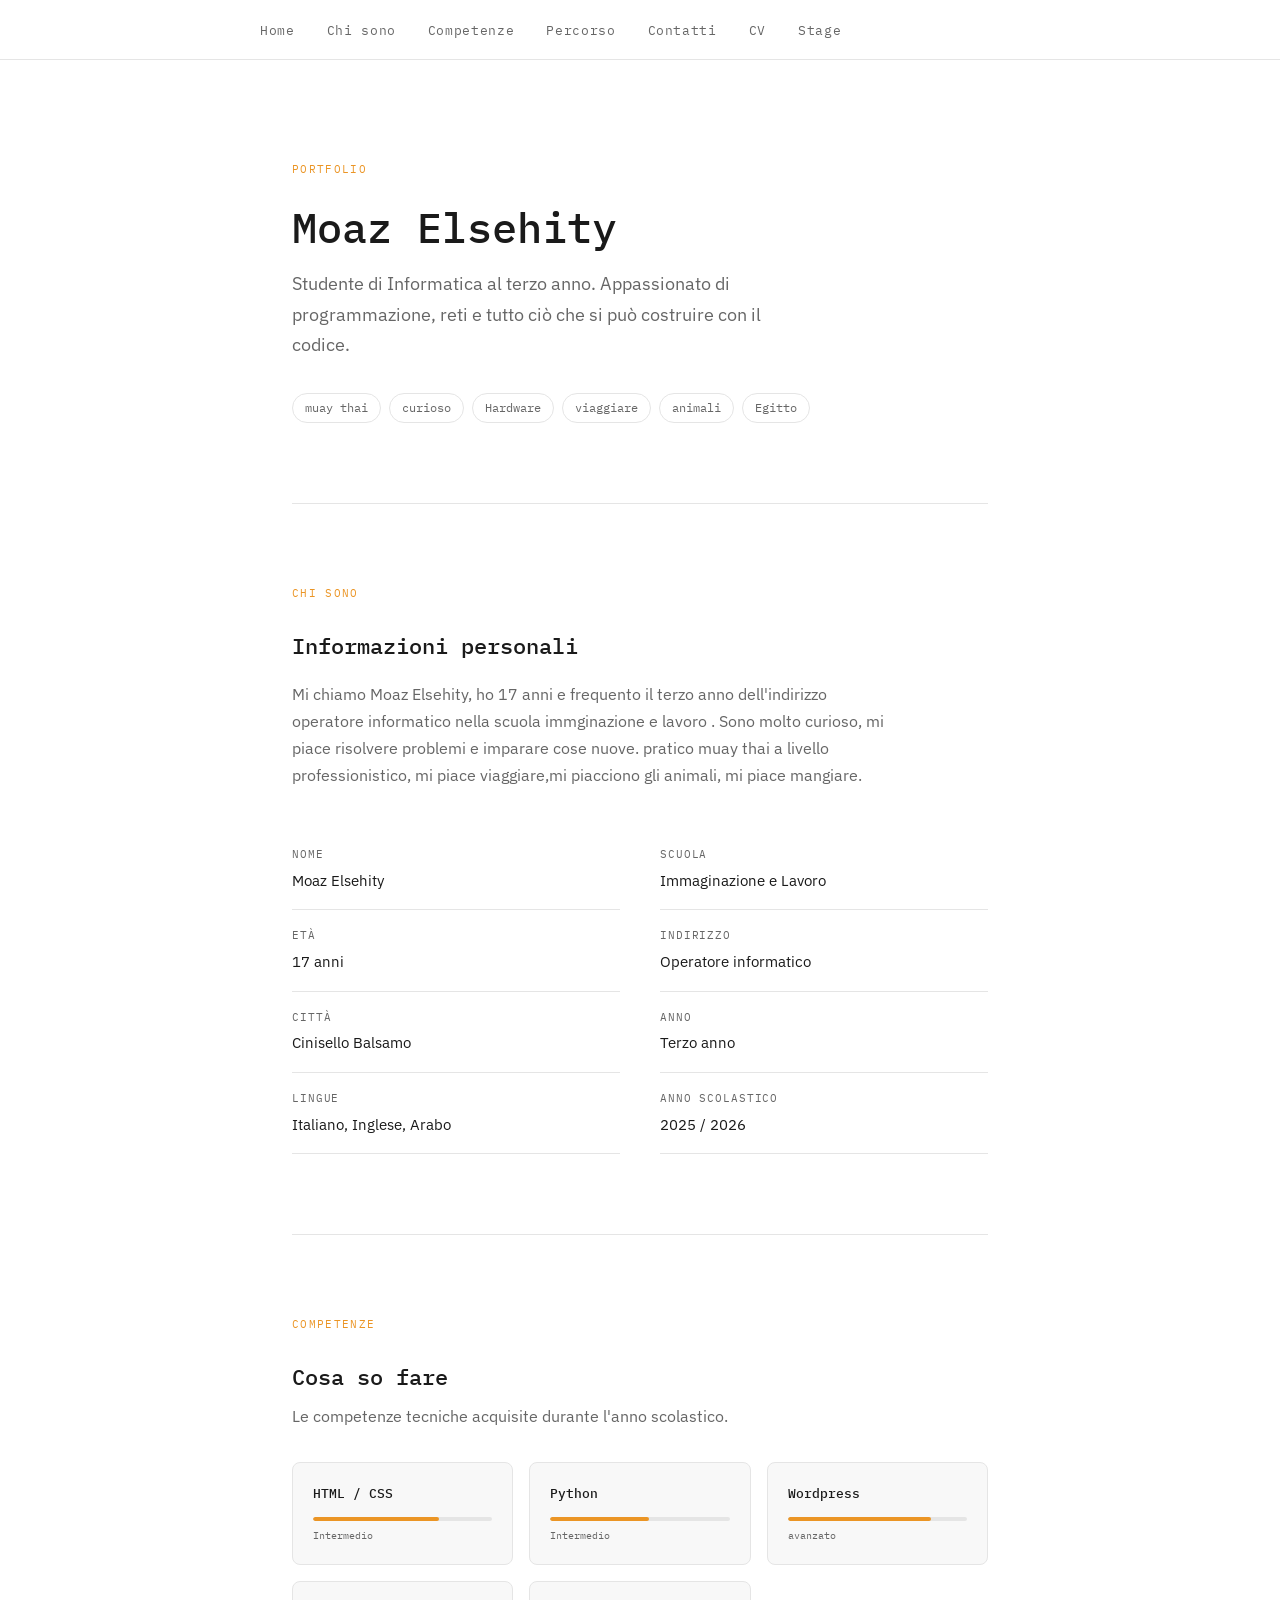
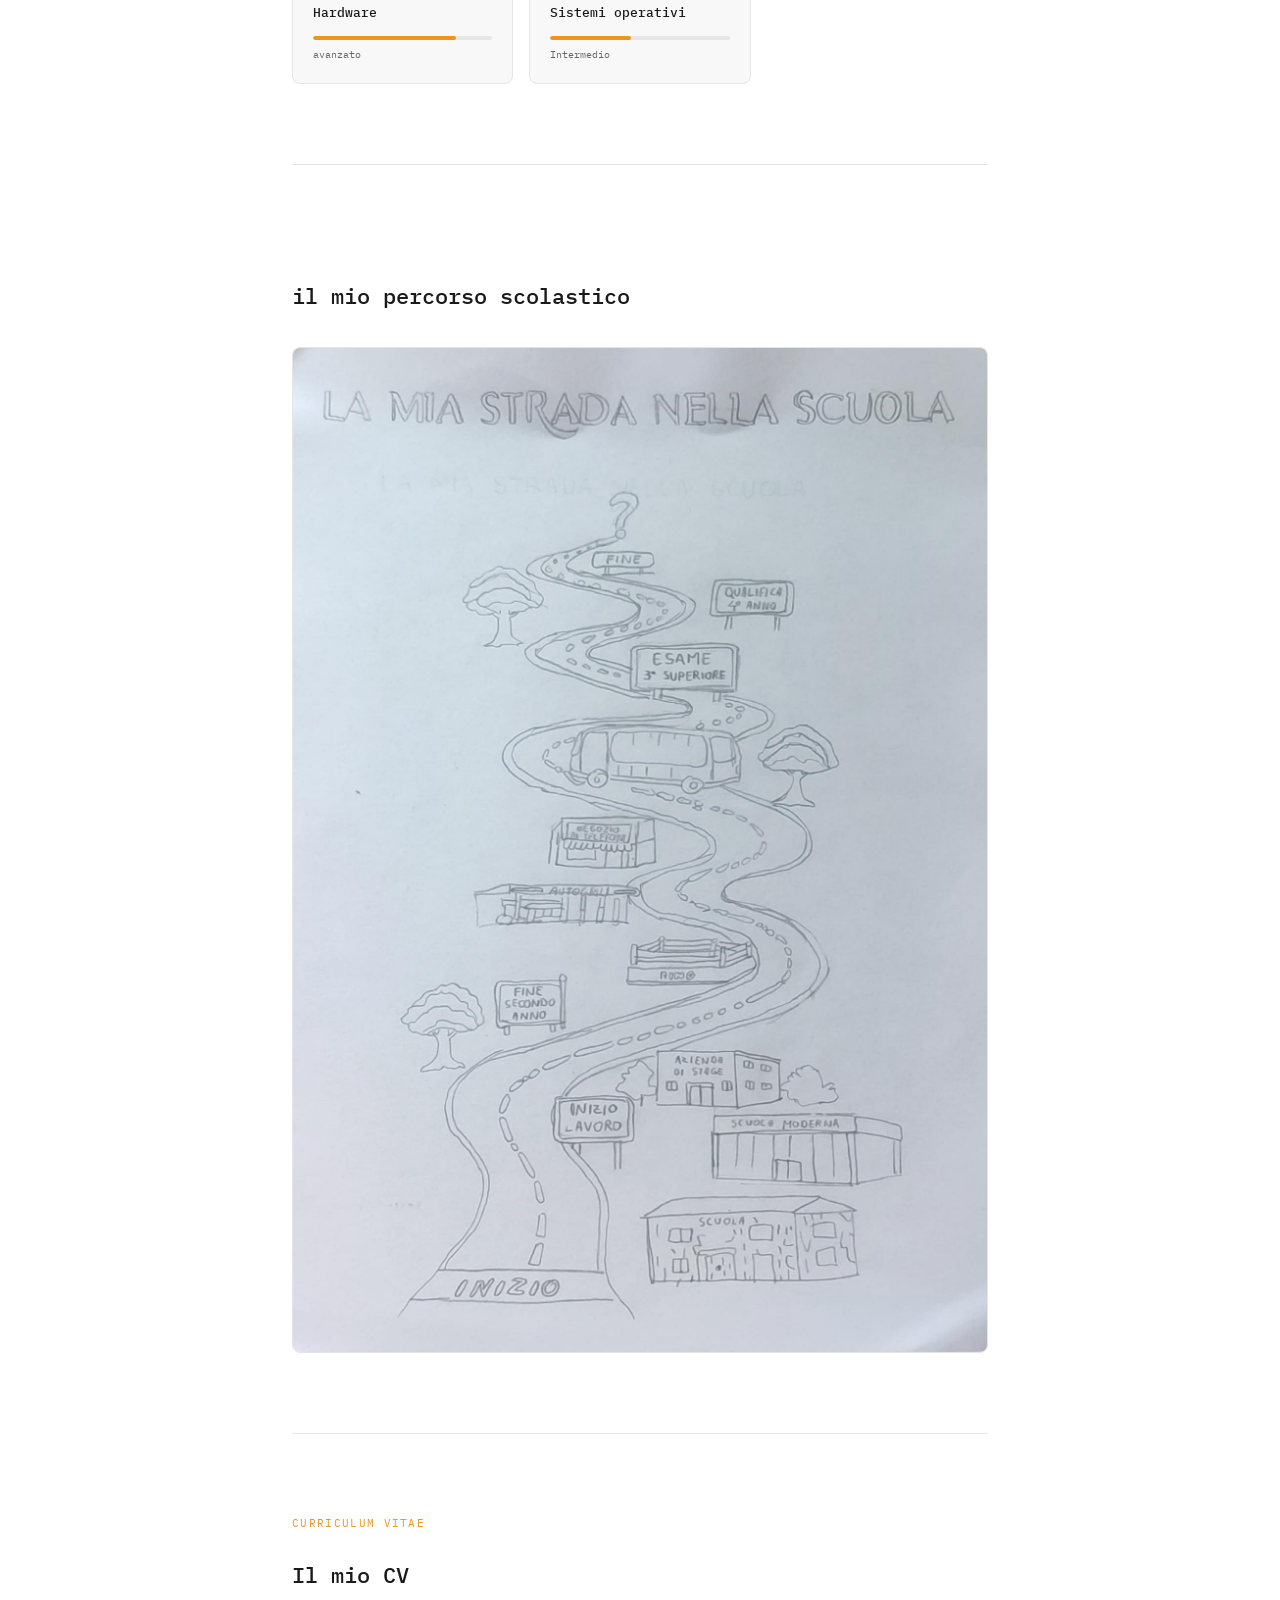
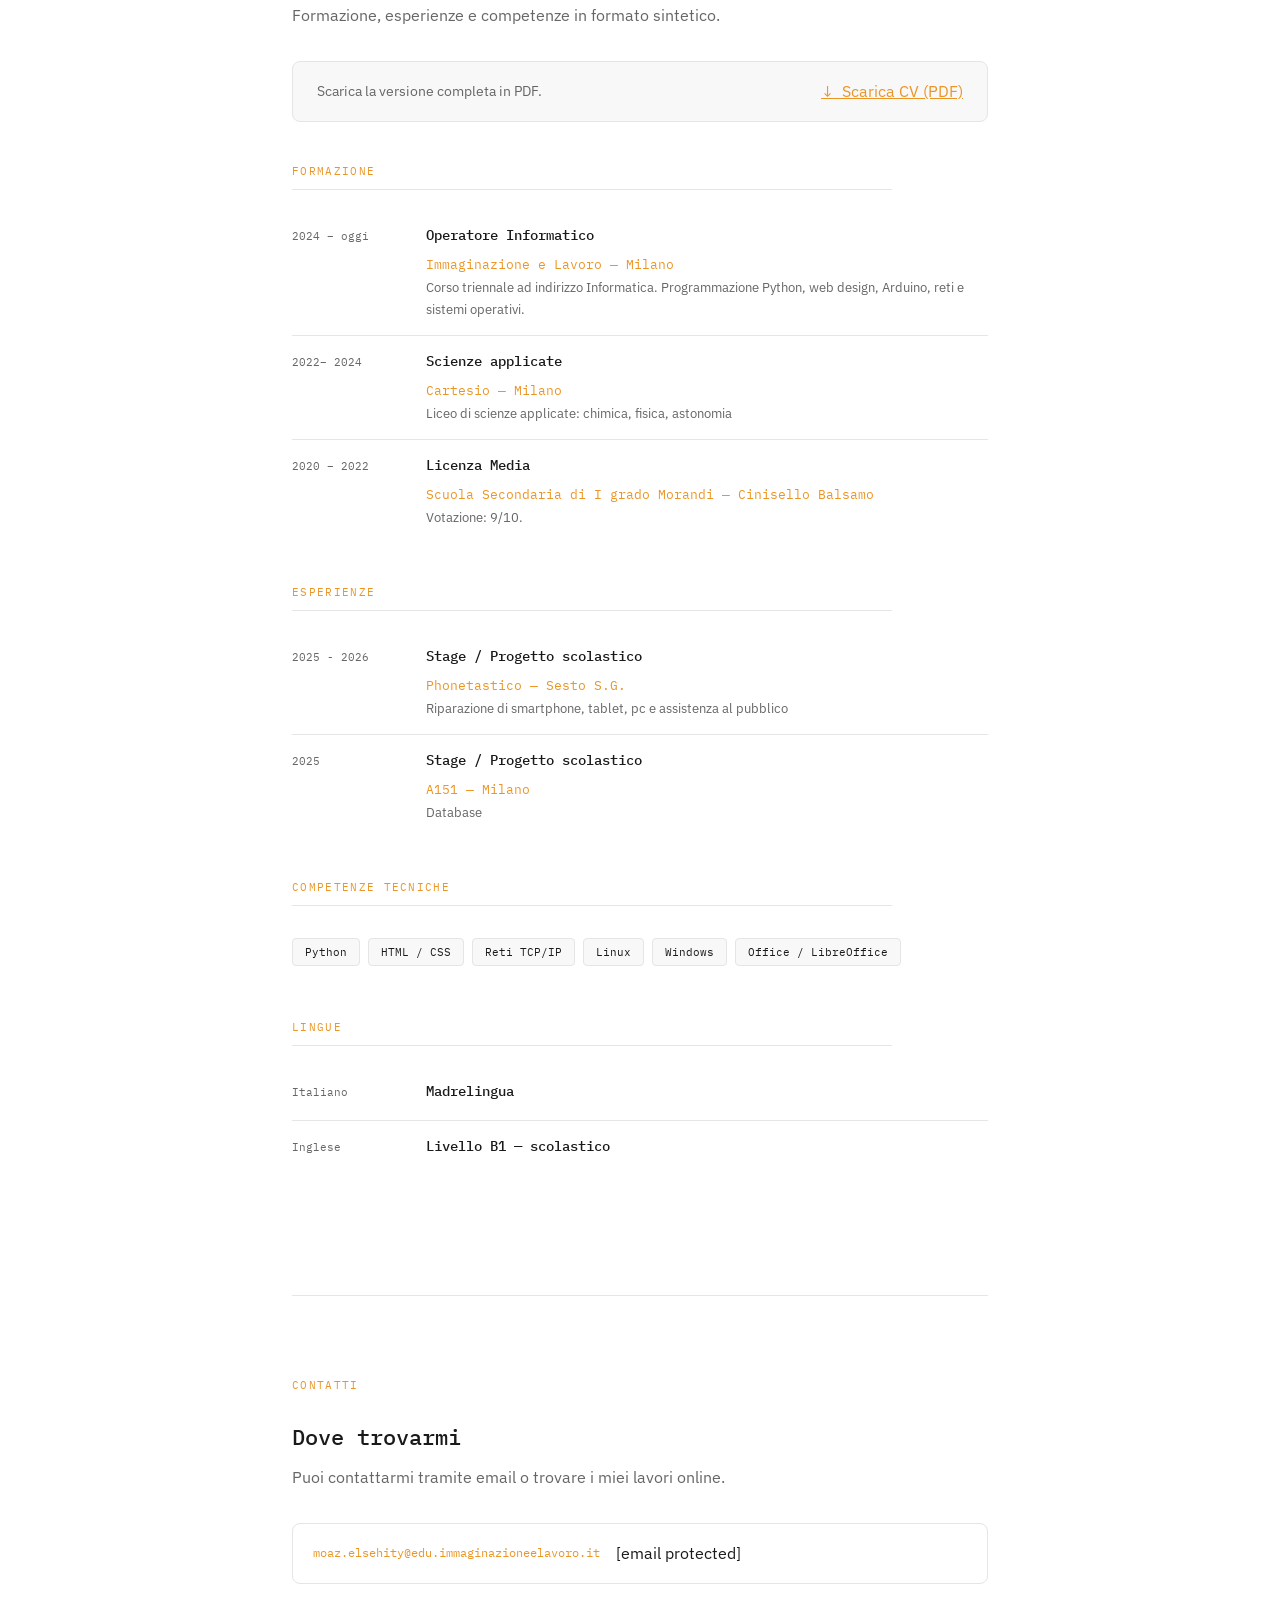
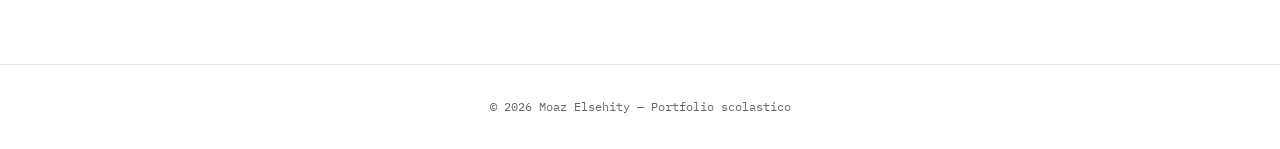
==== commit 199631af: "ikoji" ====
--- a/index.html
+++ b/index.html
@@ -21,7 +21,6 @@
       <li><a href="#hero">Home</a></li>
       <li><a href="#chi-sono">Chi sono</a></li>
       <li><a href="#competenze">Competenze</a></li>
-      <li><a href="#progetti">Progetti</a></li>
       <li><a href="#percorso">Percorso</a></li>
       <li><a href="#contatti">Contatti</a></li>
       <li><a href="#cv">CV</a></li>
@@ -48,11 +47,12 @@
 
       <!-- ✏️ MODIFICA: le parole chiave che ti descrivono -->
       <div class="tag-list">
-        <span class="tag">Python</span>
-        <span class="tag">Web Design</span>
-        <span class="tag">Arduino</span>
-        <span class="tag">Reti</span>
-        <span class="tag">Milano</span>
+        <span class="tag">muay thai</span>
+        <span class="tag">curioso</span>
+        <span class="tag">Hardware</span>
+        <span class="tag">viaggiare</span>
+        <span class="tag">animali</span>
+        <span class="tag">Egitto</span>
       </div>
     </section>
 
@@ -75,7 +75,7 @@
         <div>
           <!-- ✏️ MODIFICA: le tue informazioni -->
           <div class="info-riga">
-            <span>Moaz</span>
+            <span>nome</span>
             <span>Moaz Elsehity</span>
           </div>
           <div class="info-riga">
@@ -138,7 +138,7 @@
           <div class="barra-contenitore">
             <div class="barra" style="width: 55%"></div>
           </div>
-          <p class="livello-label">Base / Intermedio</p>
+          <p class="livello-label"> Intermedio</p>
         </div>
 
         <div class="competenza-card">
@@ -162,7 +162,7 @@
           <div class="barra-contenitore">
             <div class="barra" style="width: 45%"></div>
           </div>
-          <p class="livello-label">Base</p>
+          <p class="livello-label">Intermedio</p>
         </div>
 
         <!-- ✏️ aggiungi altre competenze copiando il blocco sopra -->
@@ -173,59 +173,21 @@
     <!-- ==========================================
          PROGETTI
          ========================================== -->
-    <section id="progetti">
-      <p class="etichetta">Progetti</p>
-      <h2>Cosa ho realizzato</h2>
+    <section id="percorso">
       <p style="margin-top: 8px;">
-        I progetti sviluppati durante l'anno scolastico.
       </p>
 
       <div class="progetti-lista">
 
         <!-- PROGETTO 1 — ✏️ MODIFICA con il tuo progetto -->
+       
+         <h2>il mio percorso scolastico</h2>
         <div class="progetto-card">
           <div class="progetto-immagine">
-            <!-- ✏️ sostituisci questo placeholder con un'immagine del progetto:
-                 <img src="screenshot-progetto.jpg" alt="Nome progetto" style="width:100%;height:100%;object-fit:cover;">
-            -->
-            [ immagine progetto ]
-          </div>
-          <div class="progetto-corpo">
-            <h2>Nome del progetto</h2>
-            <p style="margin-top: 8px;">
-              Descrizione breve del progetto: cosa fa, come funziona, cosa hai imparato
-              realizzandolo. Due o tre righe bastano.
-            </p>
-            <div class="progetto-meta">
-              <!-- ✏️ aggiungi i linguaggi / strumenti usati -->
-              <span class="badge">Python</span>
-              <span class="badge">HTML</span>
-            </div>
-            <!-- ✏️ se hai un link al progetto, inseriscilo qui -->
-            <!-- <a href="#" class="progetto-link">→ Vedi il progetto</a> -->
-          </div>
-        </div>
-
-        <!-- PROGETTO 2 — ✏️ MODIFICA con il tuo progetto -->
-        <div class="progetto-card">
-          <div class="progetto-immagine">[ immagine progetto ]</div>
-          <div class="progetto-corpo">
-            <h2>Nome del progetto</h2>
-            <p style="margin-top: 8px;">
-              Descrizione breve del progetto.
-            </p>
-            <div class="progetto-meta">
-              <span class="badge">Arduino</span>
-              <span class="badge">C++</span>
-            </div>
-          </div>
-        </div>
-
-        <div class="progetto-card">
-          <div class="progetto-immagine">
+                
             <img src="./strada/strada scolastica 2 .jpeg" style=" height:100%;width: 100%; object-fit   : contain;">
           </div>
-             <h2>il mio percorso scolasti</h2>
+            
         <!-- ✏️ copia un blocco qui sopra per aggiungere altri progetti -->
 
       </div>
@@ -324,8 +286,6 @@
         <div class="cv-skill-lista">
           <span class="cv-skill">Python</span>
           <span class="cv-skill">HTML / CSS</span>
-          <span class="cv-skill">Arduino (C++)</span>
-          <span class="cv-skill">Pygame</span>
           <span class="cv-skill">Reti TCP/IP</span>
           <span class="cv-skill">Linux</span>
           <span class="cv-skill">Windows</span>
@@ -369,7 +329,7 @@
 
         <!-- ✏️ MODIFICA: la tua email -->
         <a href="/cdn-cgi/l/email-protection#3b4f4e5a7b5e565a525715524f" class="contatto-riga">
-          <span class="contatto-icona">Email</span>
+          <span class="contatto-icona">moaz.elsehity@edu.immaginazioneelavoro.it</span>
           <span><span class="__cf_email__" data-cfemail="5d29283c1d38303c3431733429">[email&#160;protected]</span></span>
         </a>
 
@@ -387,7 +347,7 @@
 
     <footer>
     <!-- ✏️ MODIFICA: il tuo nome -->
-    © 2026 Nome Cognome — Portfolio scolastico
+    © 2026 Moaz Elsehity — Portfolio scolastico
   </footer>
 
 </body>
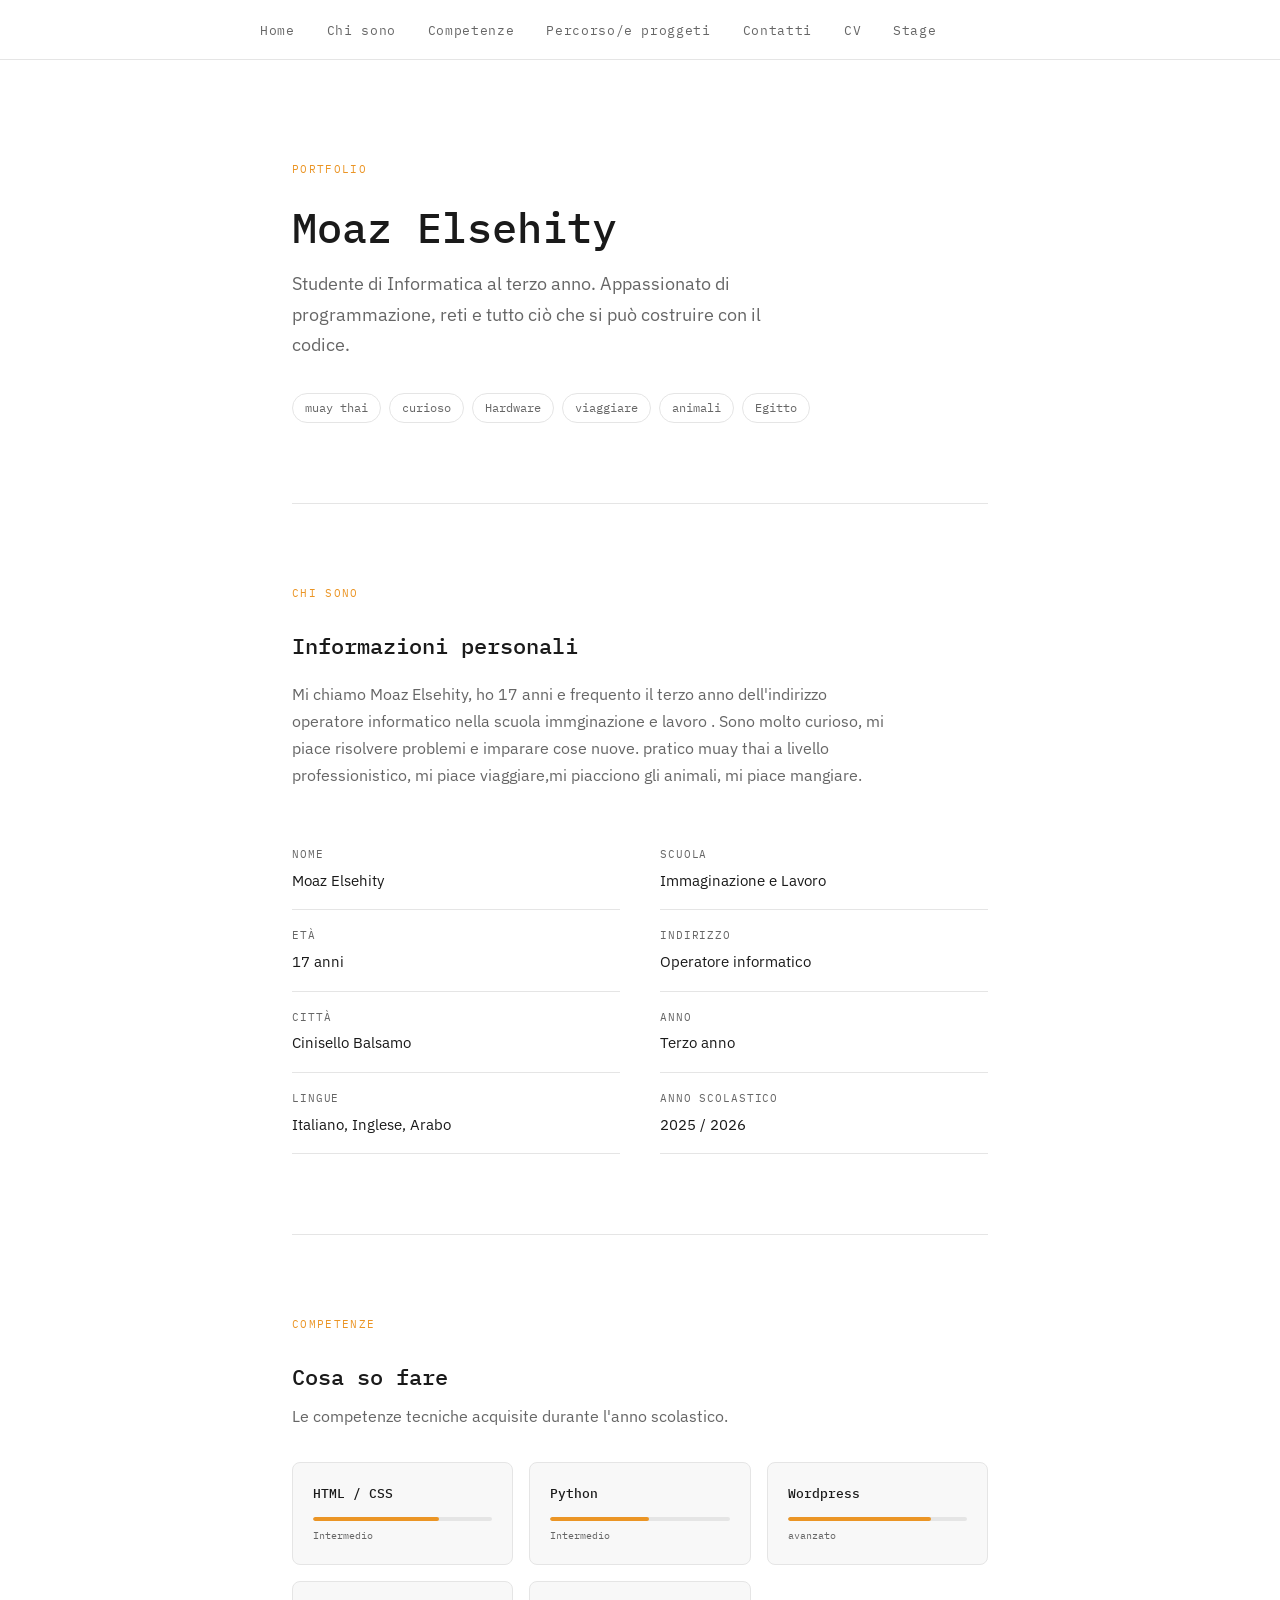
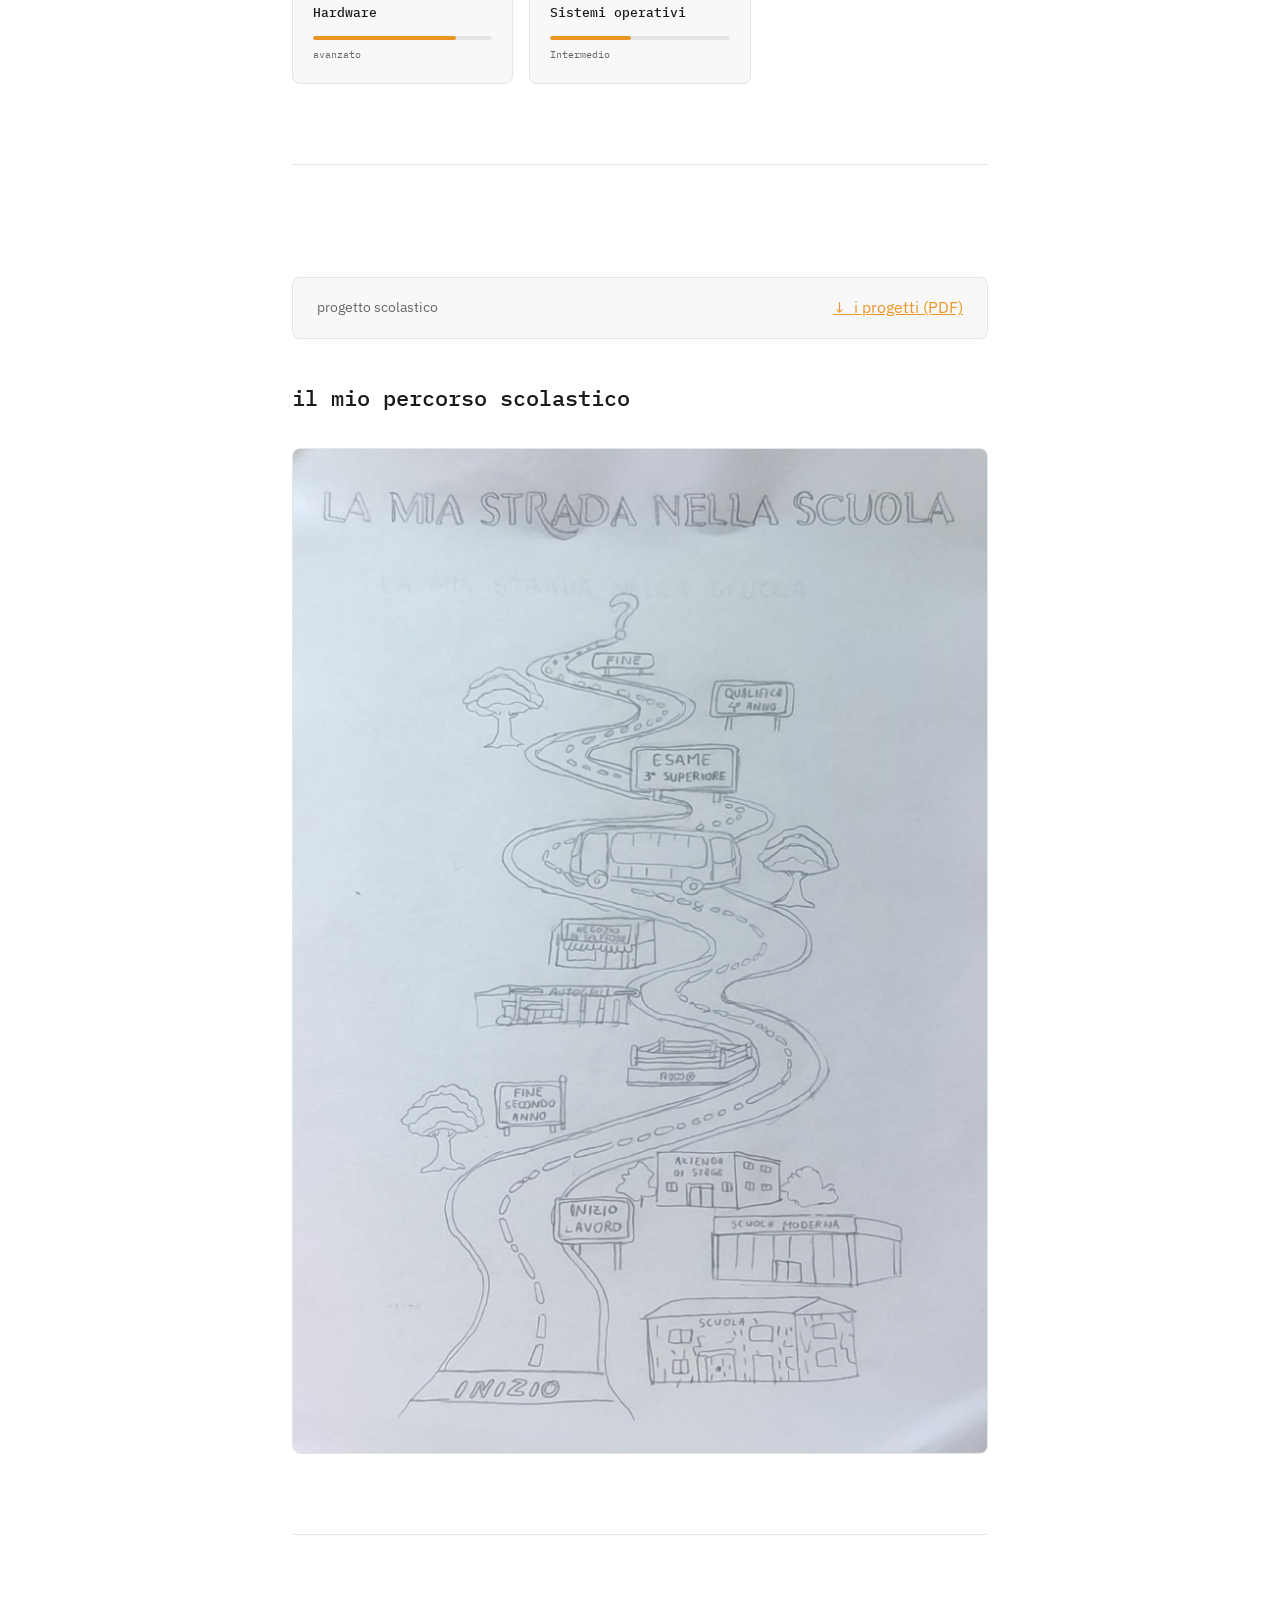
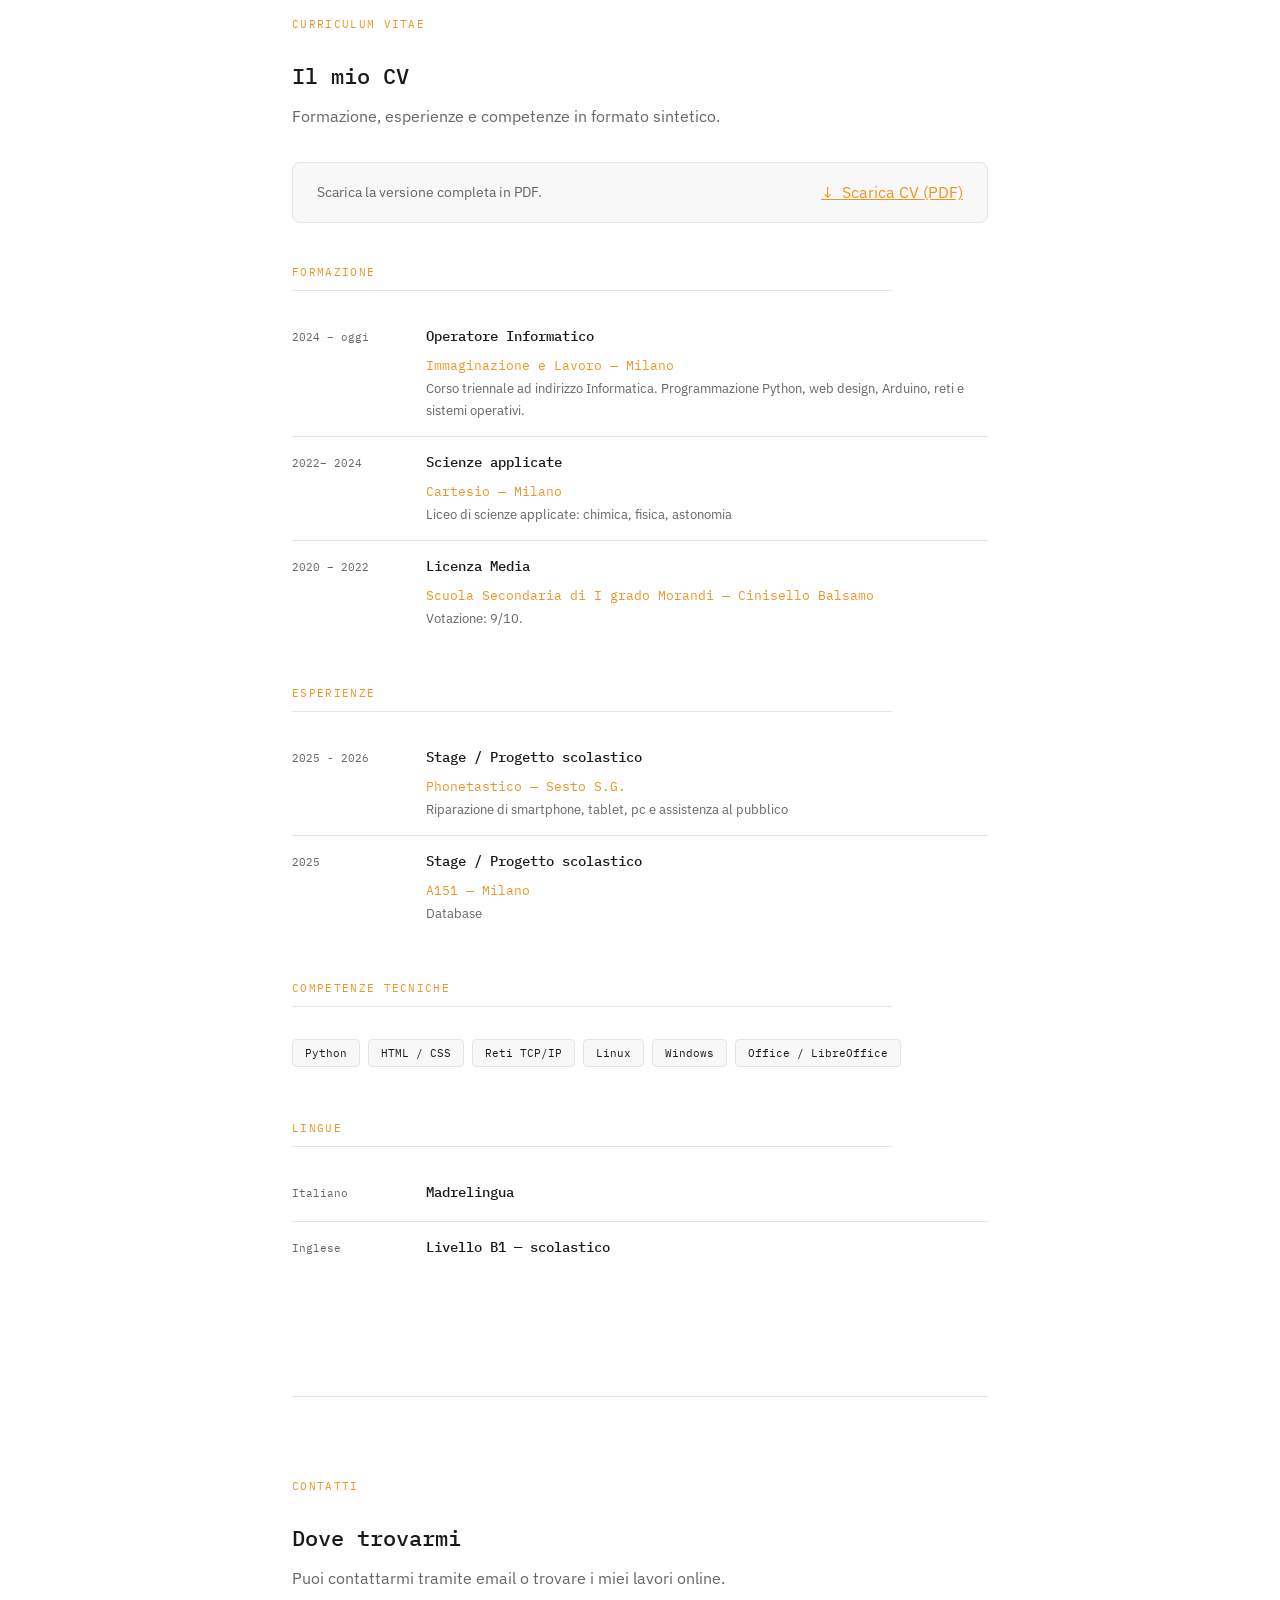
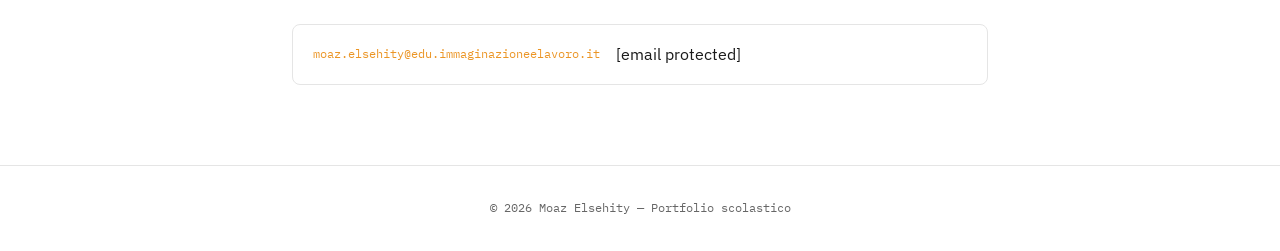
==== commit 3df9f663: "imimi" ====
--- a/index.html
+++ b/index.html
@@ -21,7 +21,7 @@
       <li><a href="#hero">Home</a></li>
       <li><a href="#chi-sono">Chi sono</a></li>
       <li><a href="#competenze">Competenze</a></li>
-      <li><a href="#percorso">Percorso</a></li>
+      <li><a href="#percorso">Percorso/e proggeti</a></li>
       <li><a href="#contatti">Contatti</a></li>
       <li><a href="#cv">CV</a></li>
       <li><a href="./stage.html">Stage</a></li>
@@ -176,7 +176,13 @@
     <section id="percorso">
       <p style="margin-top: 8px;">
       </p>
-
+           <div class="cv-download-bar">
+        <p> progetto scolastico</p>
+        <!-- ✏️ MODIFICA: sostituisci "cv.pdf" con il nome del tuo file PDF -->
+        <a href="https://federicopozzi.github.io/videogiochi-3D/">
+          ↓ &nbsp;i progetti  (PDF)
+        </a>
+      </div>
       <div class="progetti-lista">
 
         <!-- PROGETTO 1 — ✏️ MODIFICA con il tuo progetto -->
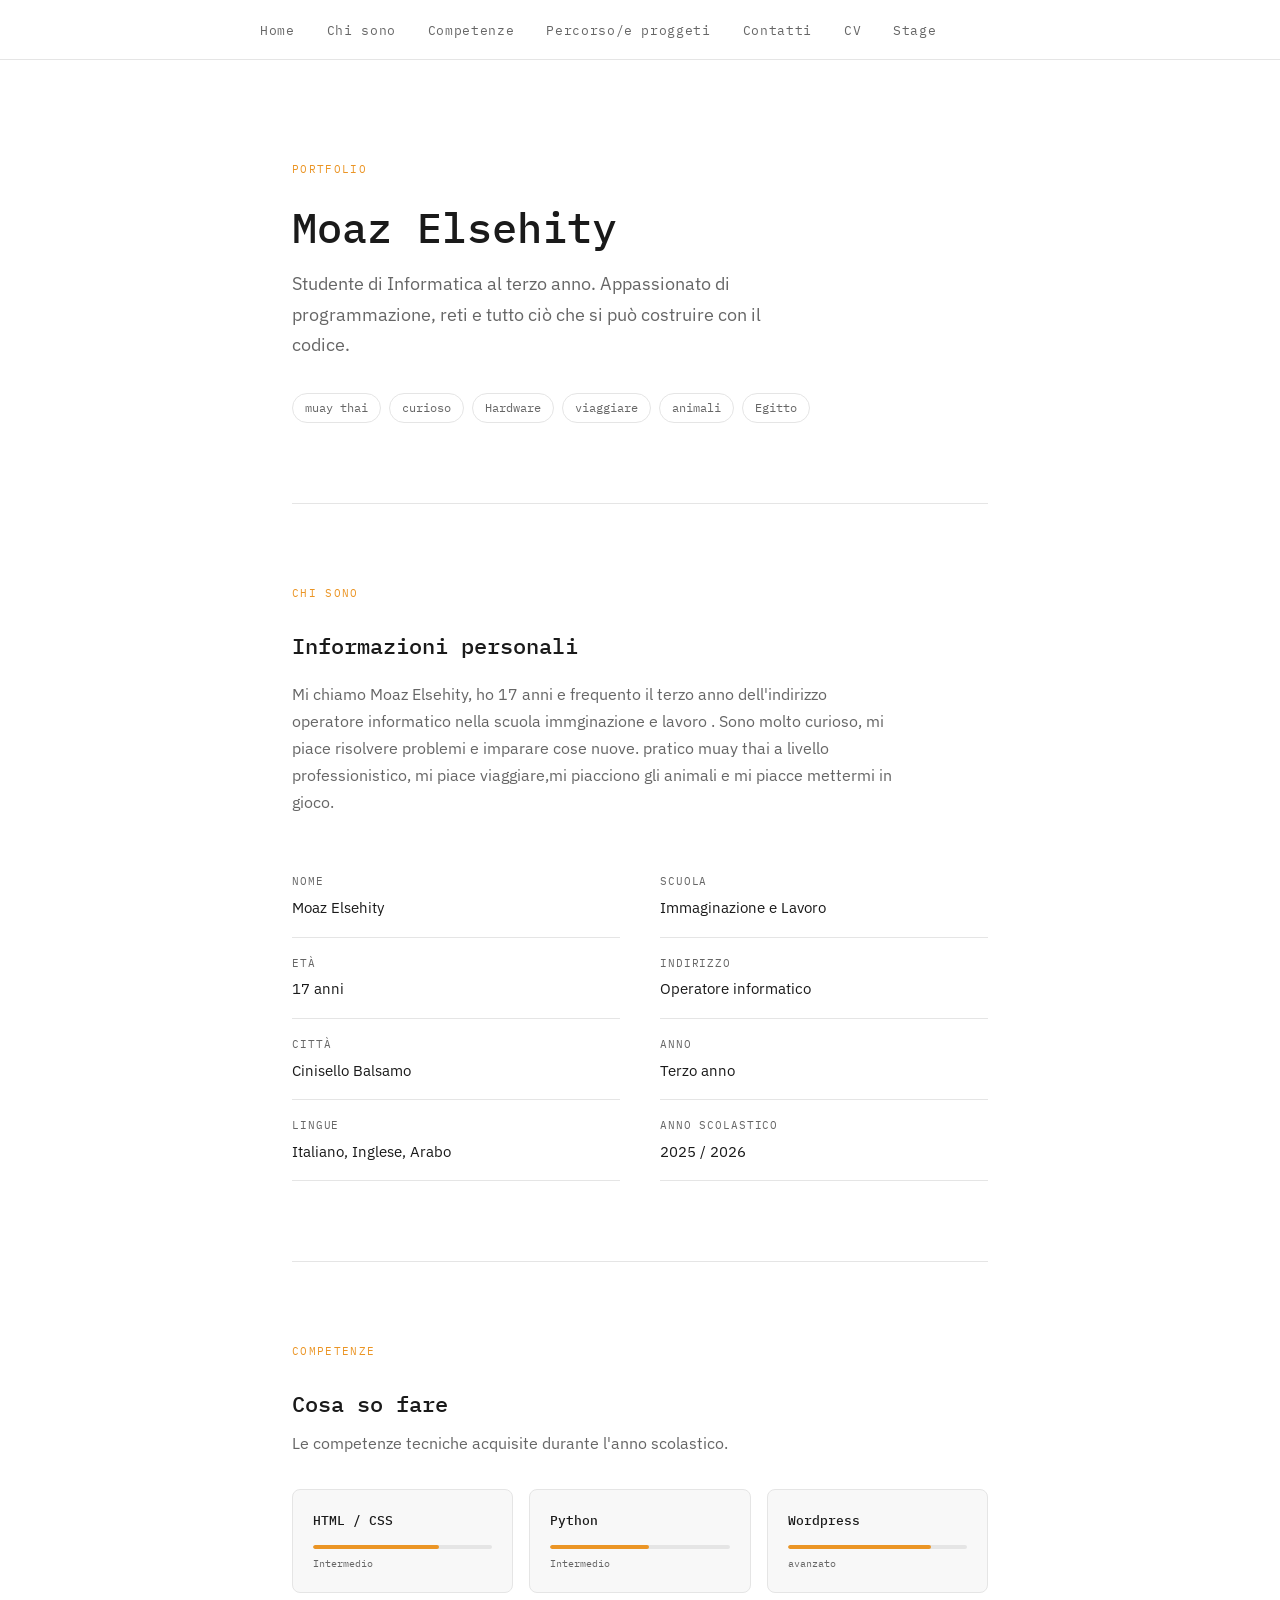
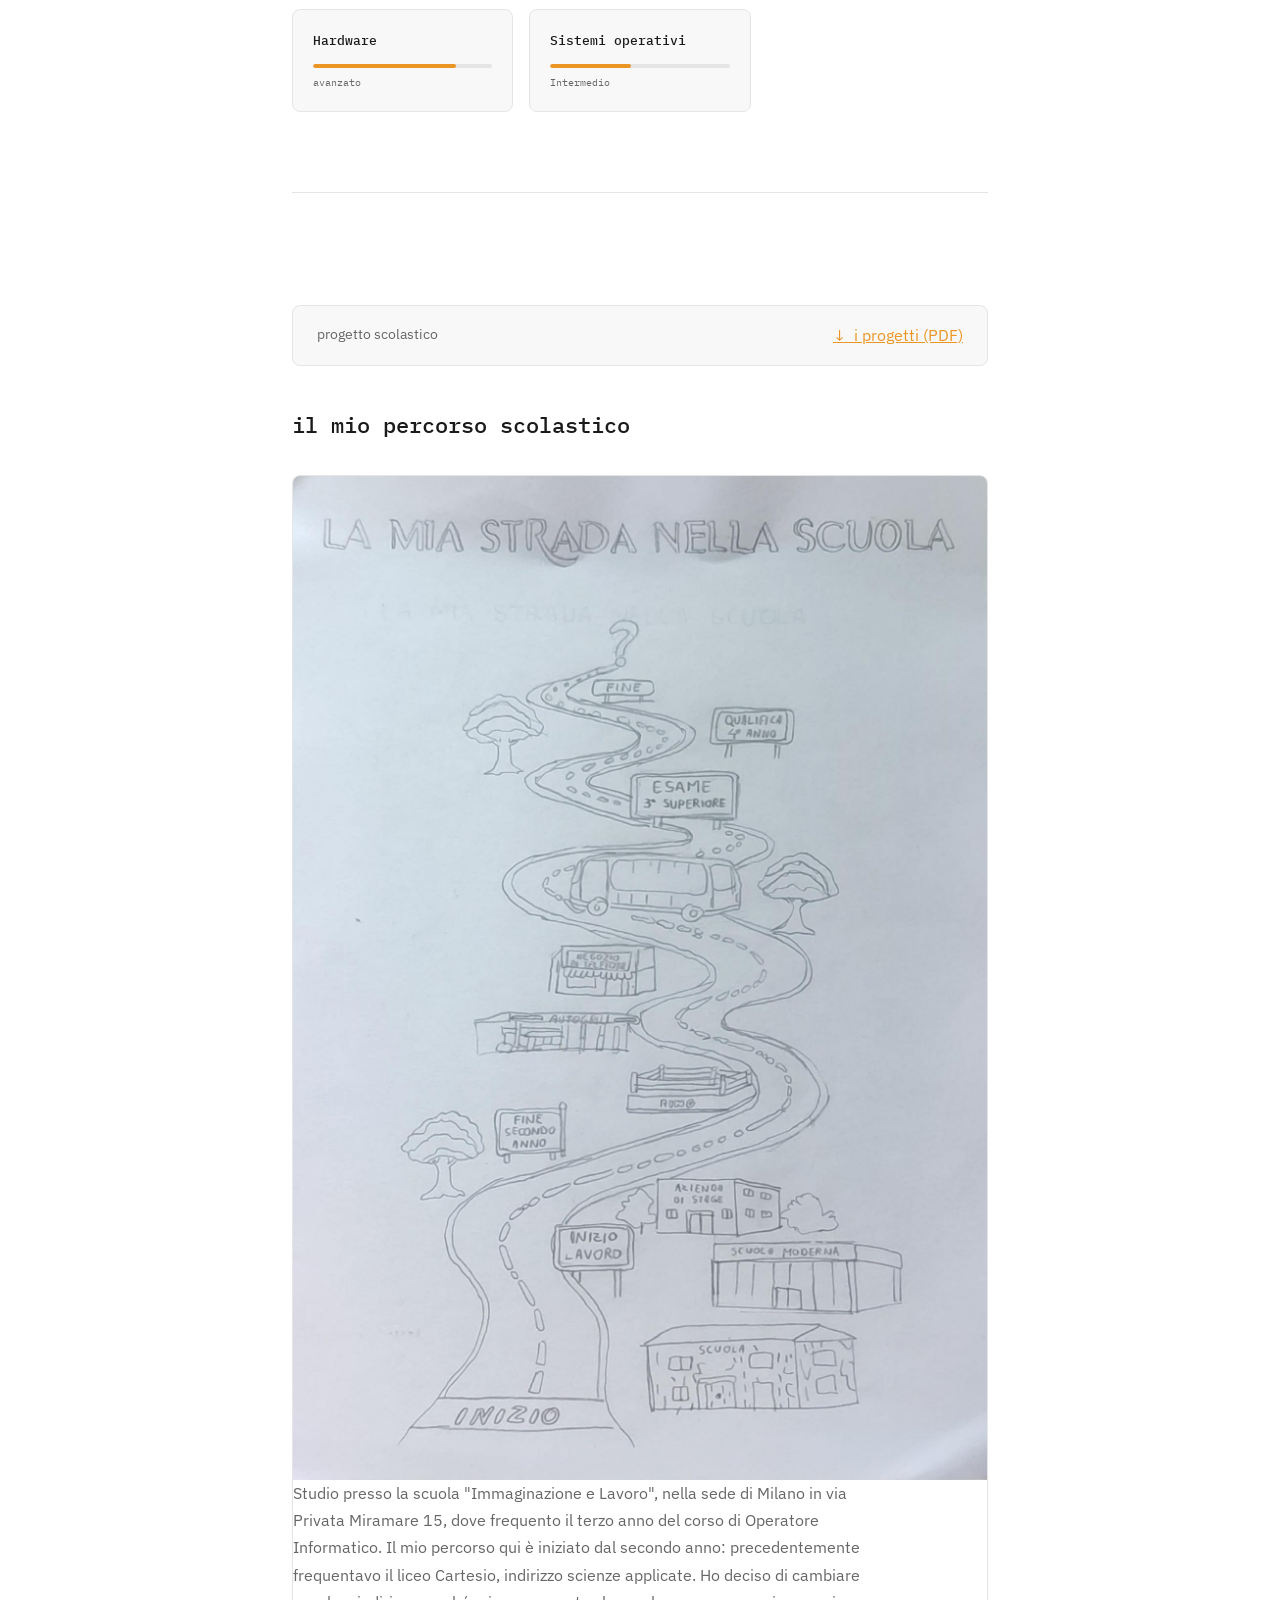
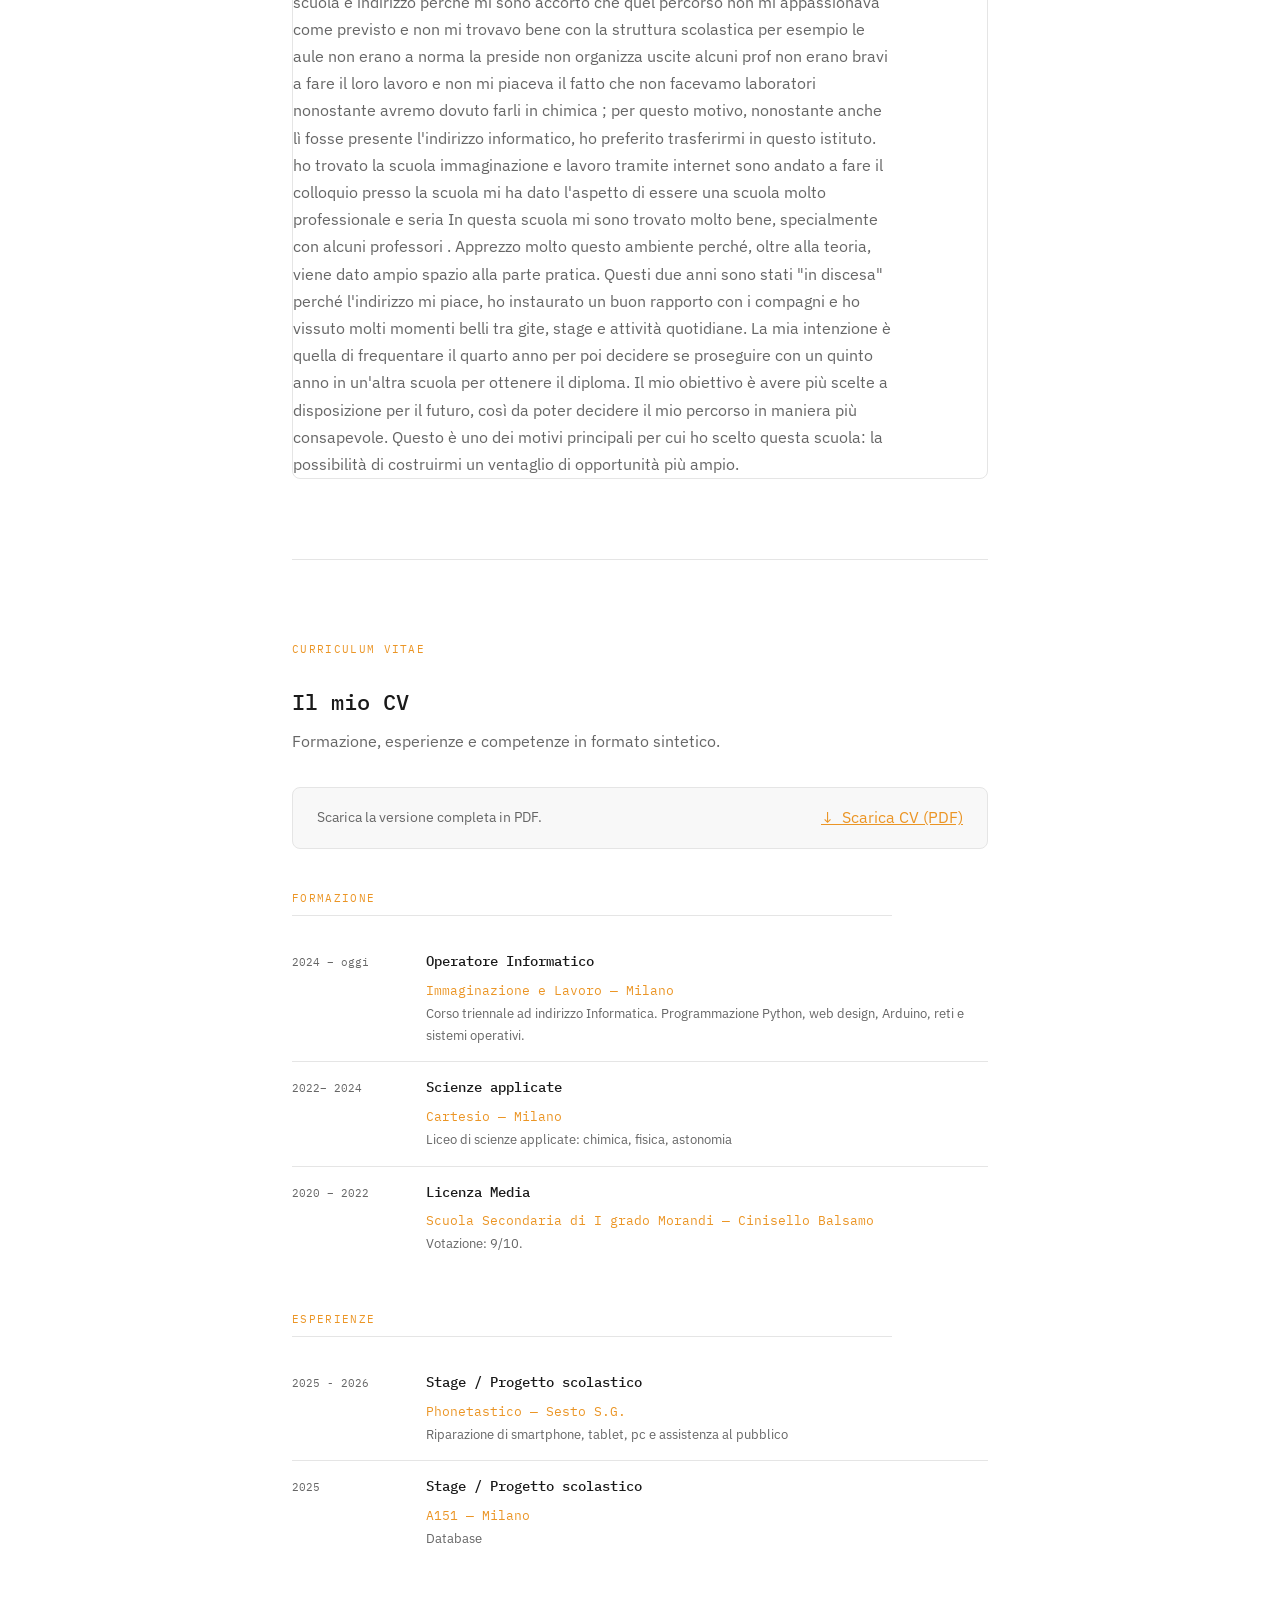
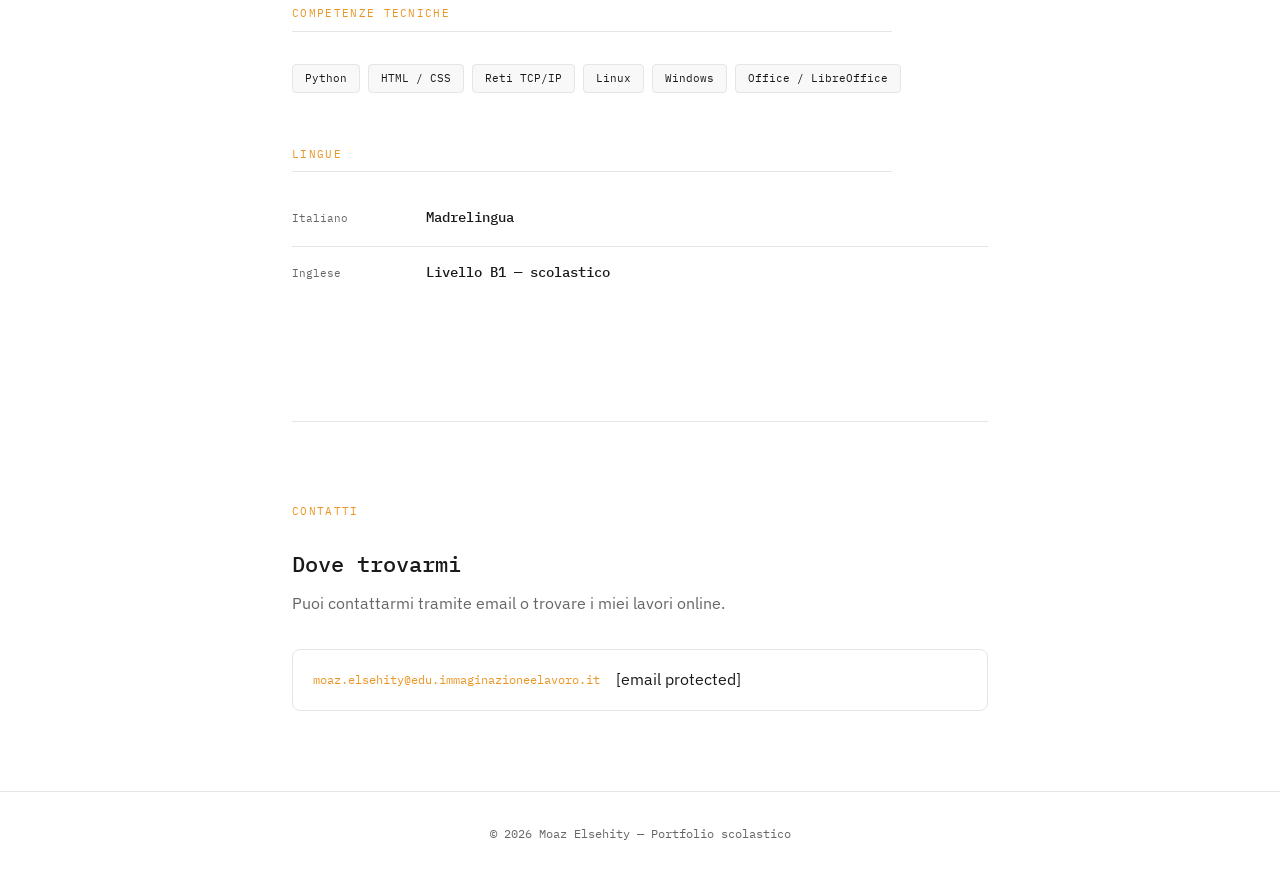
==== commit 96933939: "jii" ====
--- a/index.html
+++ b/index.html
@@ -68,7 +68,7 @@
         Mi chiamo Moaz Elsehity, ho 17 anni e frequento il terzo anno
         dell'indirizzo operatore informatico nella scuola immginazione e lavoro . Sono molto curioso,
         mi piace risolvere problemi e imparare cose nuove.
-        pratico muay thai a livello professionistico, mi piace viaggiare,mi piacciono gli animali, mi piace mangiare.
+        pratico muay thai a livello professionistico, mi piace viaggiare,mi piacciono gli animali e mi piacce mettermi in gioco.
       </p>
 
       <div class="griglia-2col" style="margin-top: 40px;">
@@ -193,6 +193,11 @@
                 
             <img src="./strada/strada scolastica 2 .jpeg" style=" height:100%;width: 100%; object-fit   : contain;">
           </div>
+          <p>Studio presso la scuola "Immaginazione e Lavoro", nella sede di Milano in via Privata Miramare 15, dove frequento il terzo anno del corso di Operatore Informatico. Il mio percorso qui è iniziato dal secondo anno: precedentemente frequentavo il liceo Cartesio, indirizzo scienze applicate. Ho deciso di cambiare scuola e indirizzo perché mi sono accorto che quel percorso non mi appassionava come previsto e non mi trovavo bene con la struttura scolastica per esempio le aule non erano a norma la preside non organizza uscite  alcuni prof non erano bravi a fare il loro lavoro e non mi piaceva il fatto che non facevamo laboratori nonostante avremo dovuto farli in chimica ; per questo motivo, nonostante anche lì fosse presente l'indirizzo informatico, ho preferito trasferirmi in questo istituto.
+ho trovato la scuola immaginazione e lavoro  tramite internet sono andato a fare il colloquio presso la scuola  mi ha dato l'aspetto di essere una scuola molto professionale e seria 
+In questa scuola mi sono trovato molto bene, specialmente con alcuni professori .  Apprezzo molto questo ambiente perché, oltre alla teoria, viene dato ampio spazio alla parte pratica. Questi due anni sono stati "in discesa" perché l'indirizzo mi piace, ho instaurato un buon rapporto con i compagni e ho vissuto molti momenti belli tra gite, stage e attività quotidiane.
+La mia intenzione è quella di frequentare il quarto anno per poi decidere se proseguire con un quinto anno in un'altra scuola per ottenere il diploma. Il mio obiettivo è avere più scelte a disposizione per il futuro, così da poter decidere il mio percorso in maniera più consapevole. Questo è uno dei motivi principali per cui ho scelto questa scuola: la possibilità di costruirmi un ventaglio di opportunità più ampio.
+</p>
             
         <!-- ✏️ copia un blocco qui sopra per aggiungere altri progetti -->
 
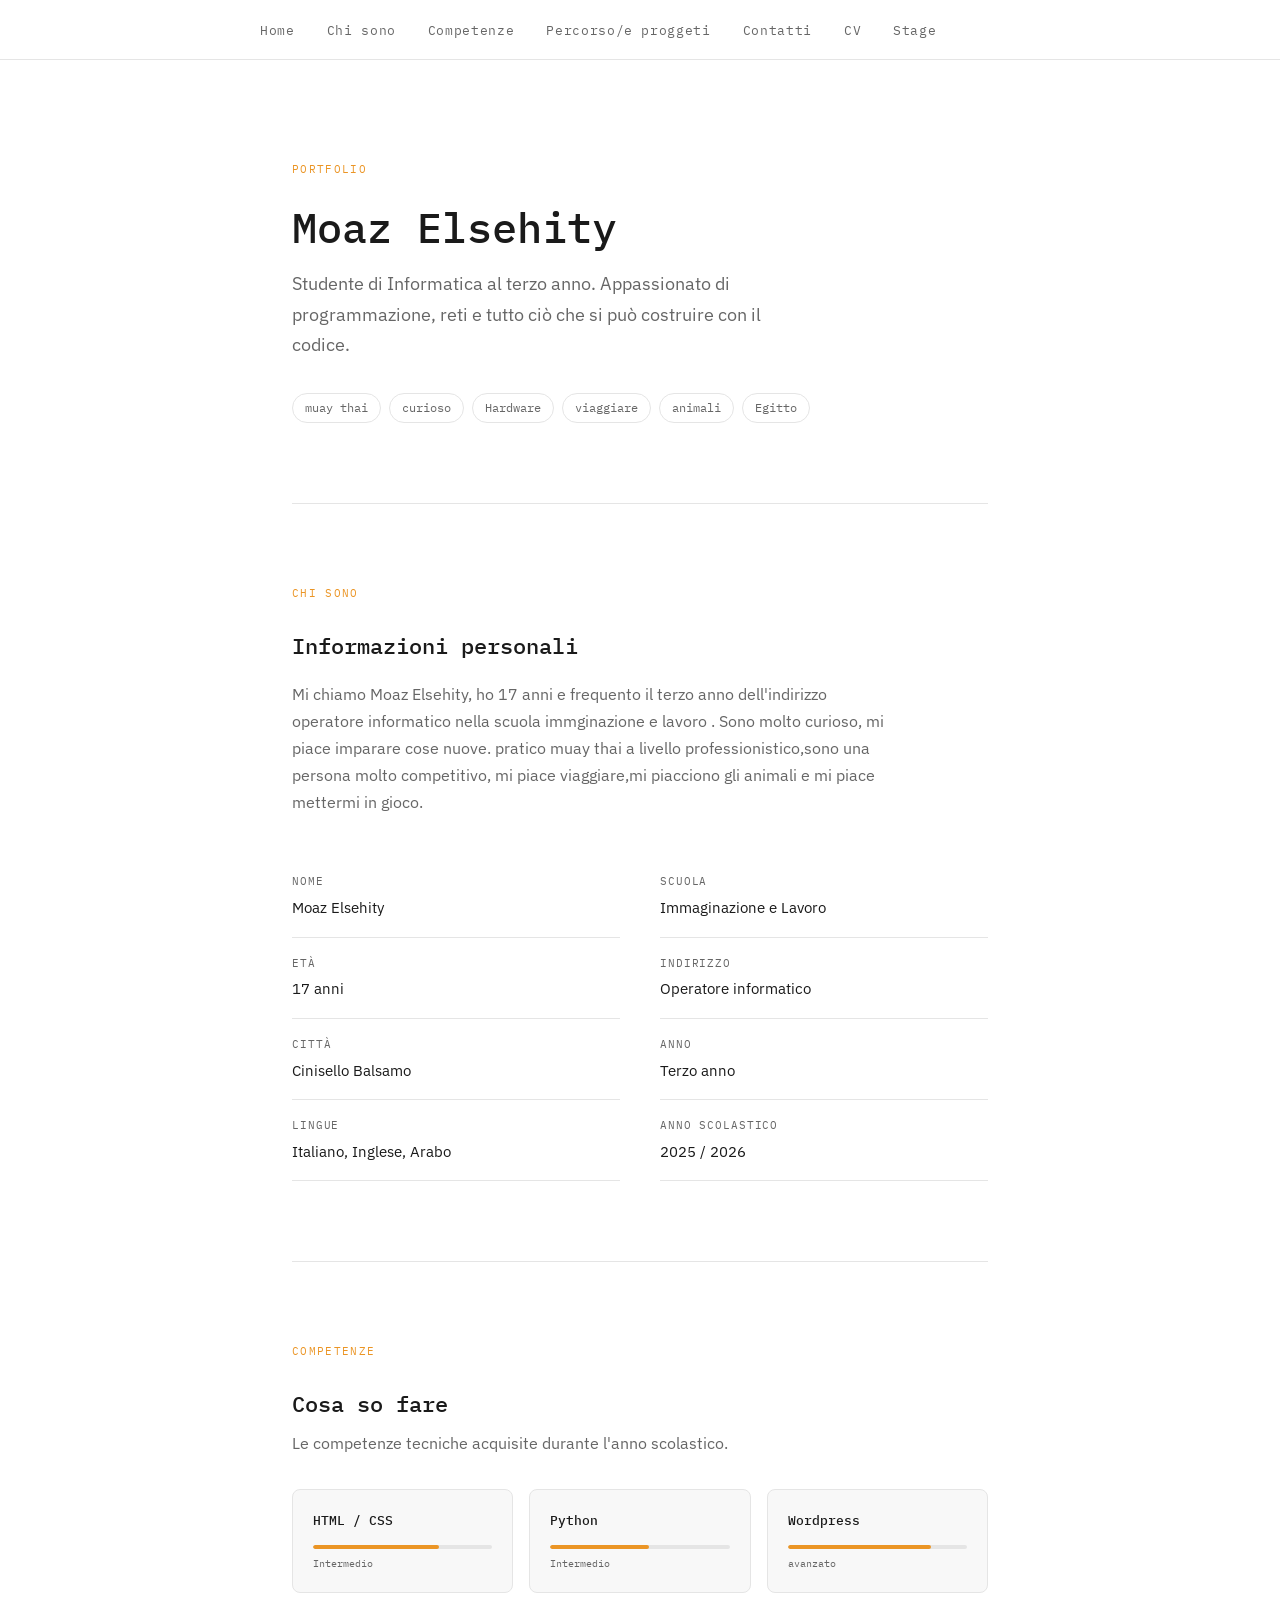
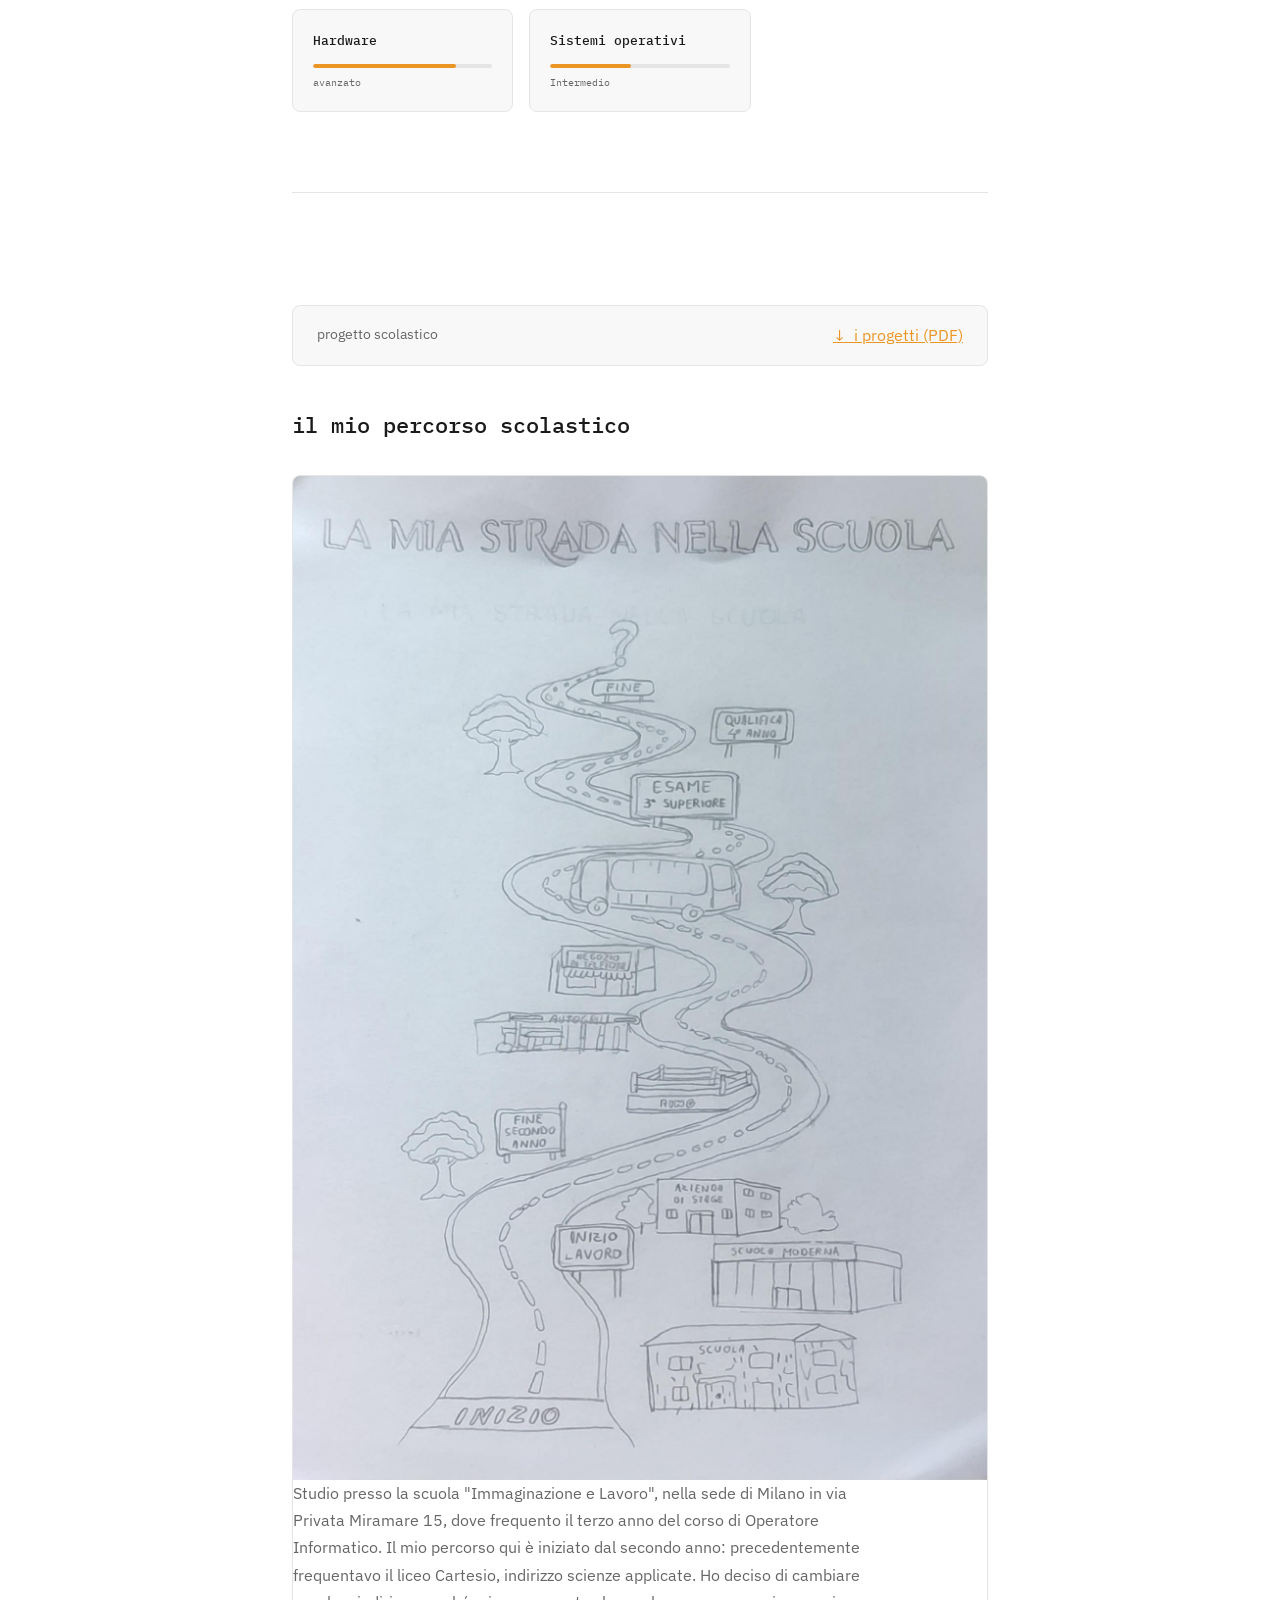
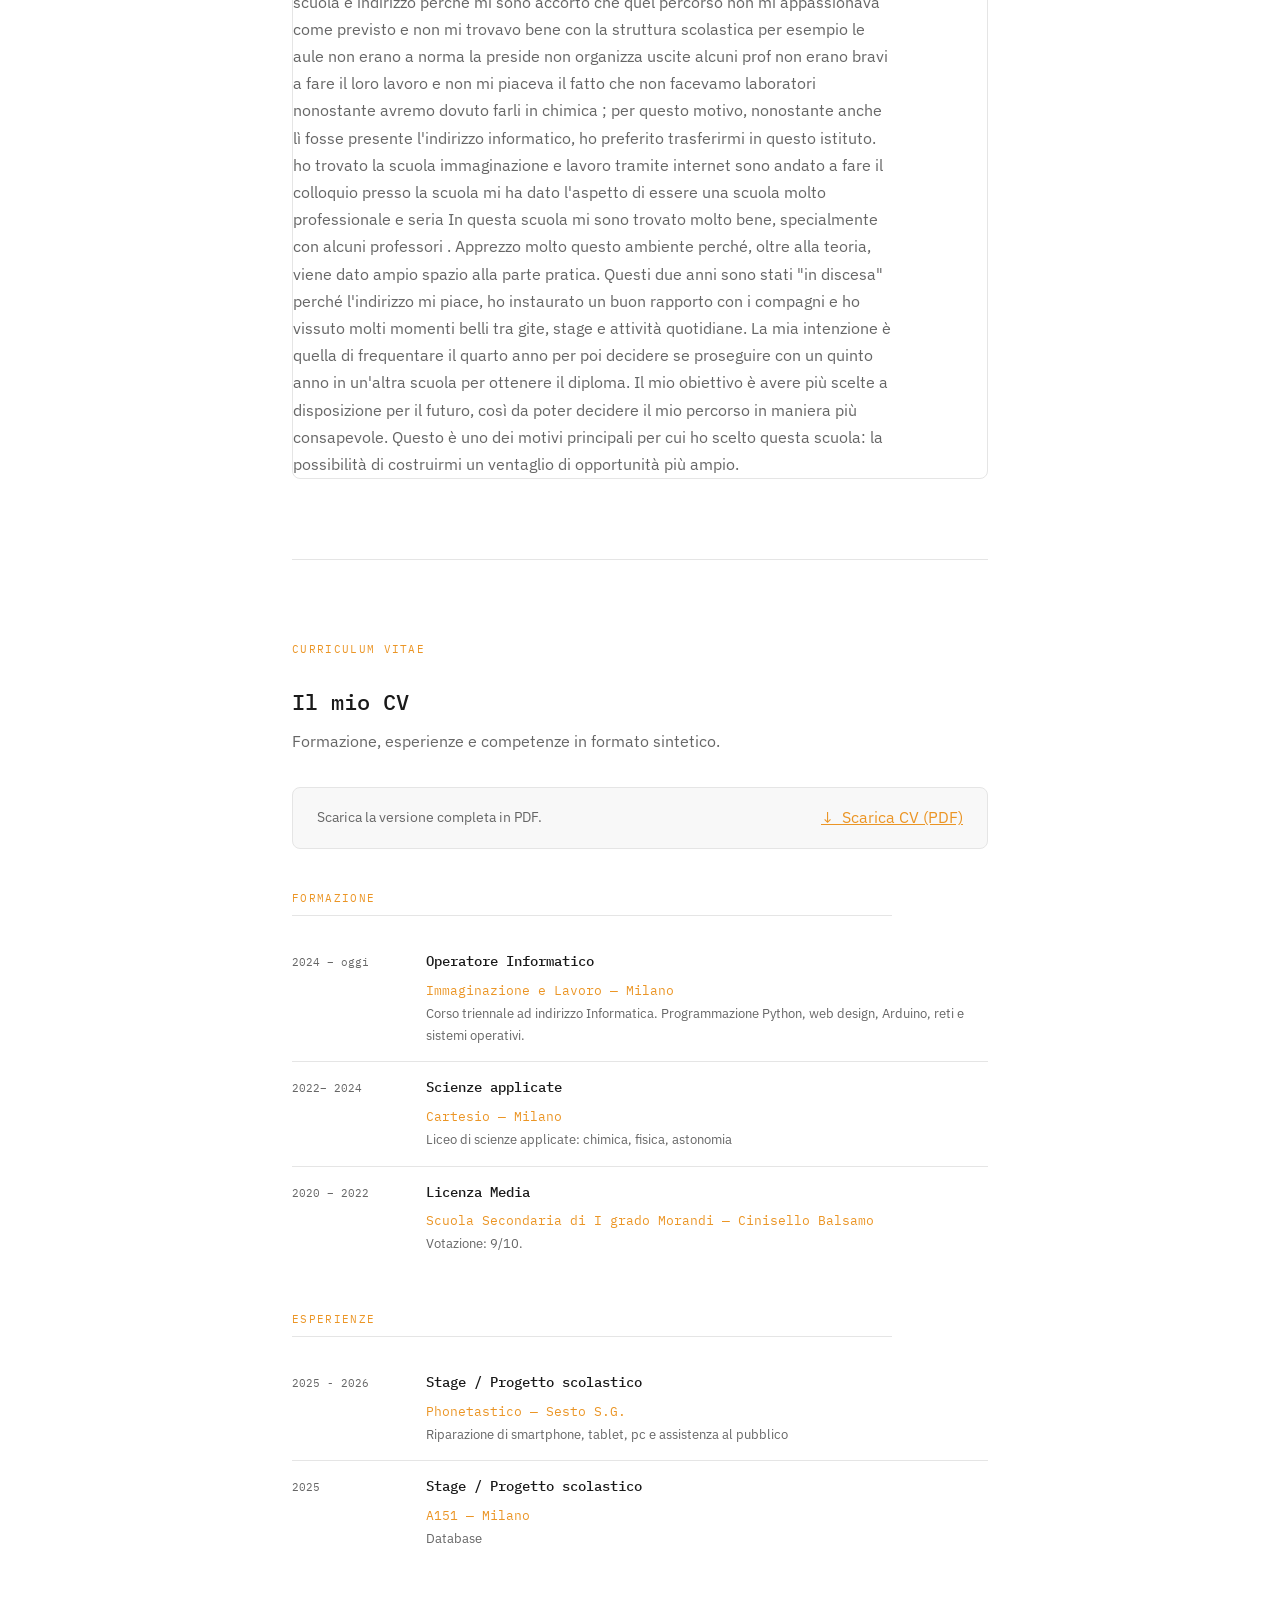
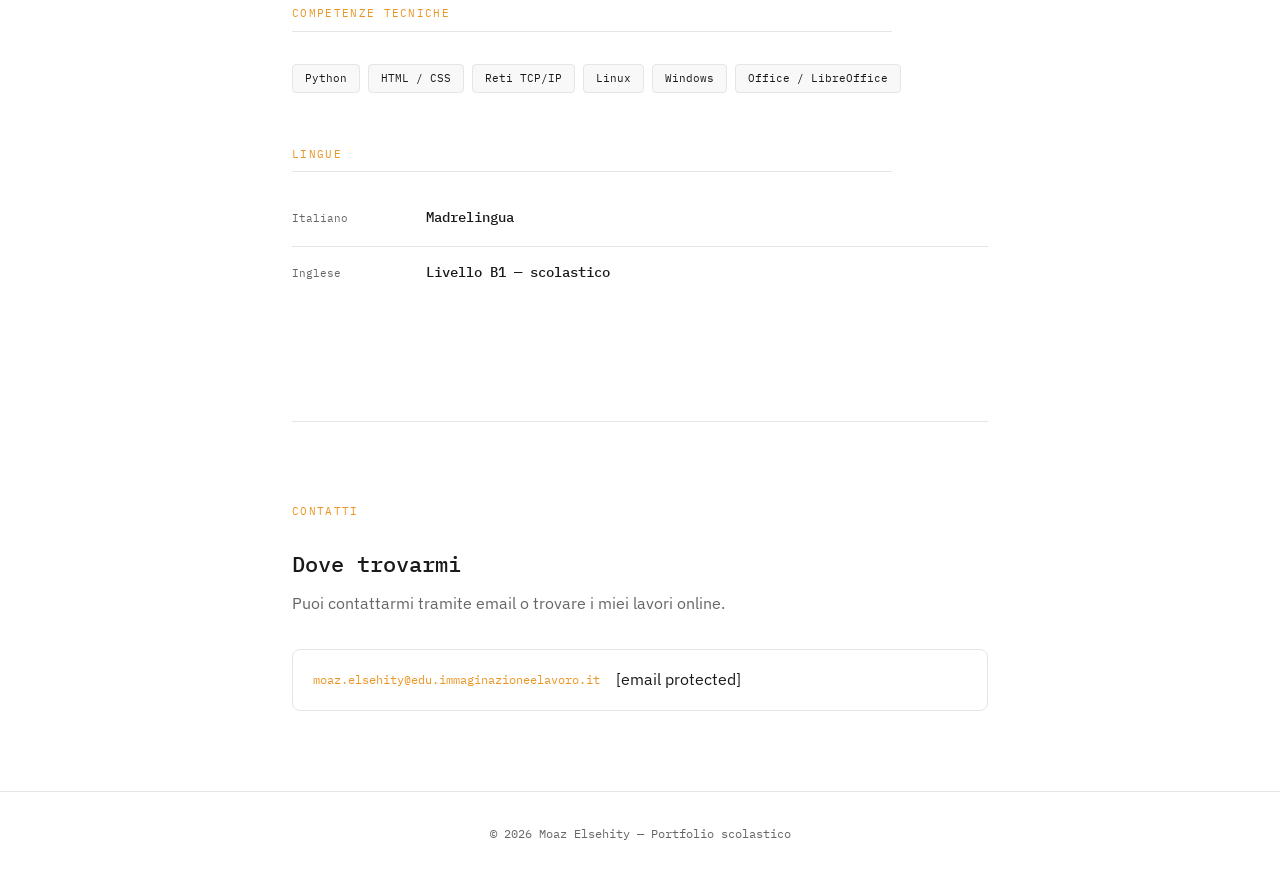
==== commit f38defb1: "mmidm" ====
--- a/index.html
+++ b/index.html
@@ -67,8 +67,8 @@
       <p style="margin-top: 16px;">
         Mi chiamo Moaz Elsehity, ho 17 anni e frequento il terzo anno
         dell'indirizzo operatore informatico nella scuola immginazione e lavoro . Sono molto curioso,
-        mi piace risolvere problemi e imparare cose nuove.
-        pratico muay thai a livello professionistico, mi piace viaggiare,mi piacciono gli animali e mi piacce mettermi in gioco.
+        mi piace imparare cose nuove.
+        pratico muay thai a livello professionistico,sono una persona molto competitivo, mi piace viaggiare,mi piacciono gli animali e mi piace mettermi in gioco.
       </p>
 
       <div class="griglia-2col" style="margin-top: 40px;">
